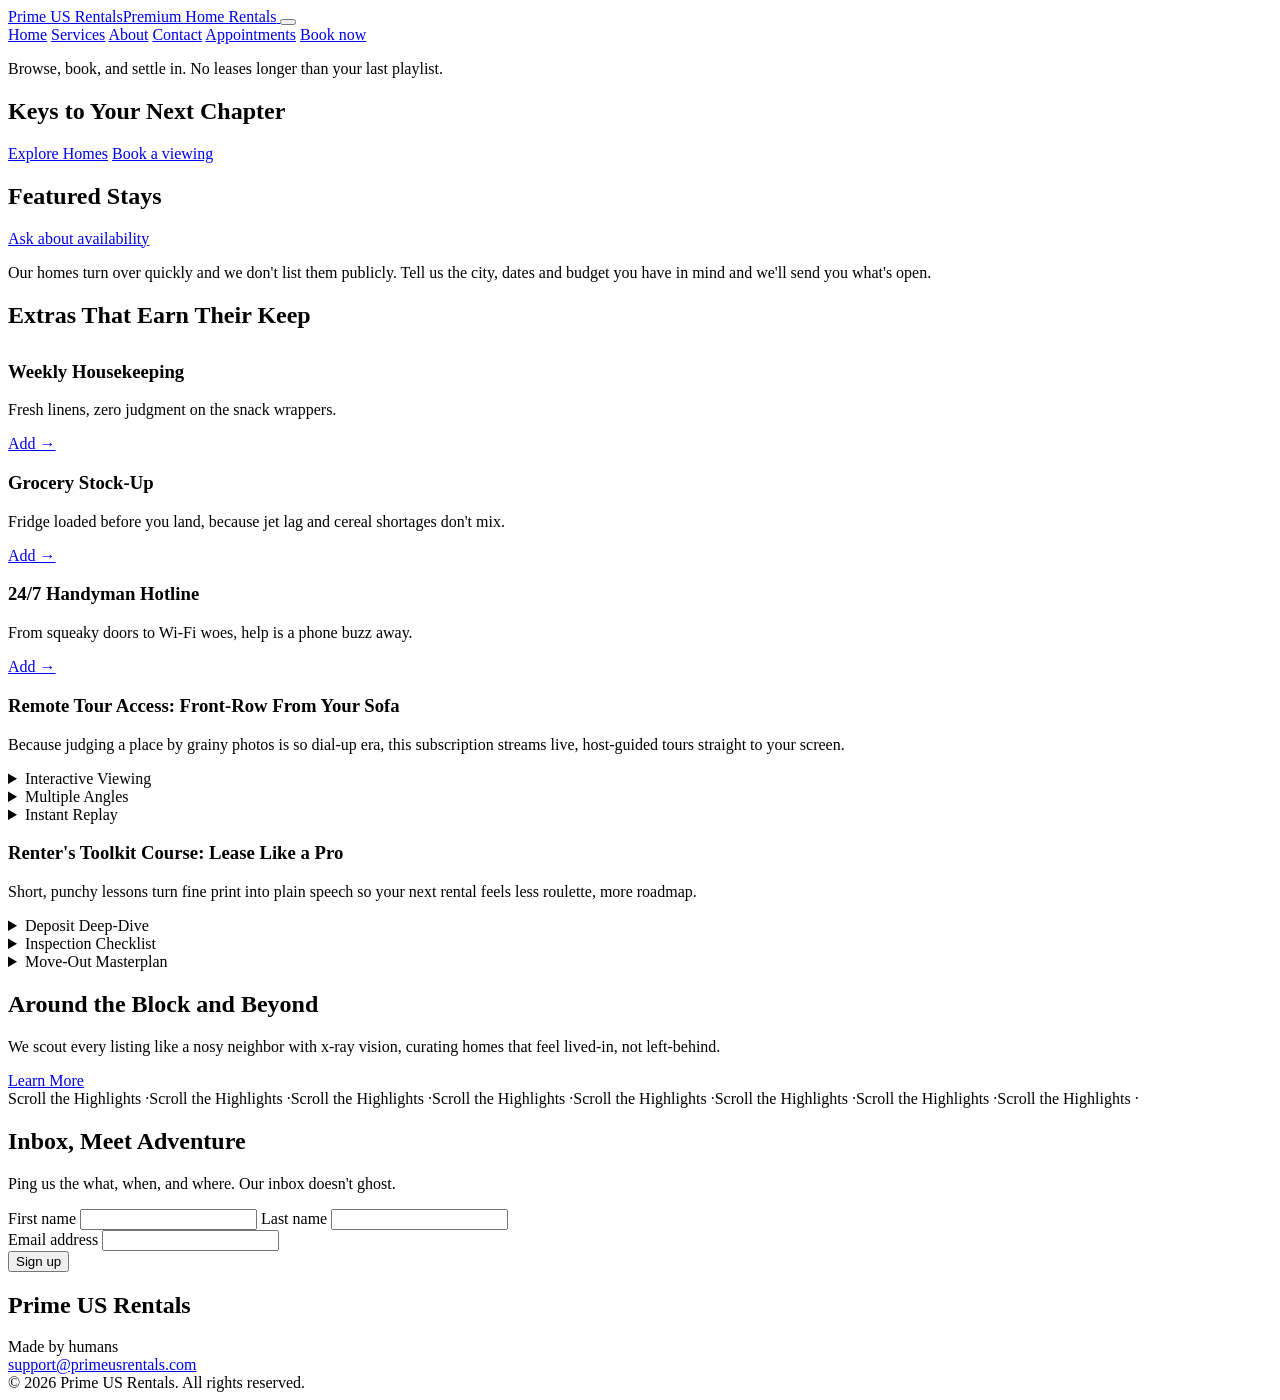
==== index.html @ 25e13297 "Create index.html" ====
<!DOCTYPE html>
<html lang="en">
<head>
<meta charset="utf-8">
<meta name="viewport" content="width=device-width, initial-scale=1">
<title>Prime US Rentals | Premium Home Rentals</title>
<meta name="description" content="Find your next chapter with Prime US Rentals. Discover flexible lease terms, expertly curated homes, remote guided tours, and exclusive resident support services.">
<link rel="icon" type="image/png" href="[data-uri]">
<meta property="og:site_name" content="Prime US Rentals">
<meta property="og:title" content="Prime US Rentals | Premium Home Rentals">
<meta property="og:description" content="Find your next chapter with Prime US Rentals. Discover flexible lease terms, expertly curated homes, remote guided tours, and exclusive resident support services.">
<meta property="og:image" content="https://primeusrentals.com/logo-mark.png">
<meta property="og:url" content="https://primeusrentals.com/">
<link rel="canonical" href="https://primeusrentals.com/">
<link rel="preconnect" href="https://fonts.googleapis.com">
<link rel="preconnect" href="https://fonts.gstatic.com" crossorigin>
<link href="https://fonts.googleapis.com/css2?family=Nunito+Sans:wght@400;700&family=Sansita:wght@700&display=swap" rel="stylesheet">
<link rel="stylesheet" href="styles.css">
</head>
<body>
<header class="site-header">
  <div class="wrap">
    <a class="brand" href="index.html">
      <span class="logo logo-sm" role="img" aria-label="Prime US Rentals"></span>
      <span><span class="name">Prime US Rentals</span><span class="tag">Premium Home Rentals</span></span>
    </a>
    <button class="nav-toggle" aria-label="Menu" aria-expanded="false" onclick="var n=document.getElementById('nav');n.classList.toggle('open');this.setAttribute('aria-expanded',n.classList.contains('open'))"><span></span><span></span><span></span></button>
    <nav class="nav" id="nav">
      <a href="index.html" aria-current="page">Home</a>
      <a href="services.html">Services</a>
      <a href="about.html">About</a>
      <a href="contact.html">Contact</a>
      <a href="appointments.html">Appointments</a>
      <a class="btn" href="appointments.html">Book now</a>
    </nav>
  </div>
</header>
<main>

<section class="section dark hero">
  <div class="wrap">
    <div>
      <p class="eyebrow">Browse, book, and settle in. No leases longer than your last playlist.</p>
      <h1>Keys to Your Next Chapter</h1>
      <div class="actions">
        <a class="btn taupe" href="contact.html">Explore Homes</a>
        <a class="btn outline" href="appointments.html">Book a viewing</a>
      </div>
    </div>
    <span class="logo logo-lg mark" role="img" aria-label=""></span>
  </div>
</section>

<section class="section light">
  <div class="wrap">
    <div class="section-head">
      <h2>Featured Stays</h2>
      <a class="btn" href="contact.html">Ask about availability</a>
    </div>
    <p class="muted">Our homes turn over quickly and we don't list them publicly. Tell us the city, dates and budget you have in mind and we'll send you what's open.</p>
  </div>
</section>

<section class="section light">
  <div class="wrap">
    <h2>Extras That Earn Their Keep</h2>
    <div class="grid-3" style="margin-top:32px">
      <div class="card">
        <h3>Weekly Housekeeping</h3>
        <p>Fresh linens, zero judgment on the snack wrappers.</p>
        <a href="services.html">Add →</a>
      </div>
      <div class="card">
        <h3>Grocery Stock-Up</h3>
        <p>Fridge loaded before you land, because jet lag and cereal shortages don't mix.</p>
        <a href="services.html">Add →</a>
      </div>
      <div class="card">
        <h3>24/7 Handyman Hotline</h3>
        <p>From squeaky doors to Wi-Fi woes, help is a phone buzz away.</p>
        <a href="services.html">Add →</a>
      </div>
    </div>
  </div>
</section>

<section class="section light">
  <div class="wrap">
    <div class="grid-2">
      <div>
        <h3>Remote Tour Access: Front-Row From Your Sofa</h3>
        <p>Because judging a place by grainy photos is so dial-up era, this subscription streams live, host-guided tours straight to your screen.</p>
        <details><summary>Interactive Viewing</summary><p>Pause, zoom, or ask the host to open that suspicious closet. Control is in your cursor.</p></details>
        <details><summary>Multiple Angles</summary><p>Fixed cams and mobile rigs tag-team to dodge blind spots and vertigo.</p></details>
        <details><summary>Instant Replay</summary><p>Need a second opinion? Rewatch for 72 hours and crowdsource from the group chat.</p></details>
      </div>
      <div>
        <h3>Renter's Toolkit Course: Lease Like a Pro</h3>
        <p>Short, punchy lessons turn fine print into plain speech so your next rental feels less roulette, more roadmap.</p>
        <details><summary>Deposit Deep-Dive</summary><p>Strategies to keep your cash from evaporating faster than your roommates on cleaning day.</p></details>
        <details><summary>Inspection Checklist</summary><p>Spot wear-and-tear before it spots your wallet.</p></details>
        <details><summary>Move-Out Masterplan</summary><p>Timelines and templates that swap last-minute chaos for smug efficiency.</p></details>
      </div>
    </div>
  </div>
</section>

<section class="section light">
  <div class="wrap">
    <div class="panel">
      <h2>Around the Block and Beyond</h2>
      <p>We scout every listing like a nosy neighbor with x-ray vision, curating homes that feel lived-in, not left-behind.</p>
      <a class="btn taupe" href="about.html">Learn More</a>
    </div>
  </div>
</section>

<div class="marquee bright" aria-hidden="true">
  <div class="track"><span>Scroll the Highlights ·</span><span>Scroll the Highlights ·</span><span>Scroll the Highlights ·</span><span>Scroll the Highlights ·</span><span>Scroll the Highlights ·</span><span>Scroll the Highlights ·</span><span>Scroll the Highlights ·</span><span>Scroll the Highlights ·</span></div>
</div>

<section class="section light">
  <div class="wrap">
    <div class="grid-2">
      <div>
        <h2>Inbox, Meet Adventure</h2>
        <p>Ping us the what, when, and where. Our inbox doesn't ghost.</p>
      </div>
      <form action="https://formspree.io/f/YOUR_FORM_ID" method="POST">
        <input type="hidden" name="form" value="newsletter">
        <div class="row">
          <label>First name <input type="text" name="first_name" autocomplete="given-name"></label>
          <label>Last name <input type="text" name="last_name" autocomplete="family-name"></label>
        </div>
        <label>Email address <input type="email" name="email" required autocomplete="email"></label>
        <div><button class="btn" type="submit">Sign up</button></div>
      </form>
    </div>
  </div>
</section>
</main>
<footer class="site-footer">
  <div class="wrap">
    <div>
      <h2>Prime US Rentals</h2>
      <div class="made">Made by humans</div>
    </div>
    <a class="email" href="mailto:support@primeusrentals.com">support@primeusrentals.com</a>
    <div class="legal">&copy; <span id="y"></span> Prime US Rentals. All rights reserved.</div>
  </div>
</footer>
<script>document.getElementById('y').textContent=new Date().getFullYear();</script>
</body>
</html>
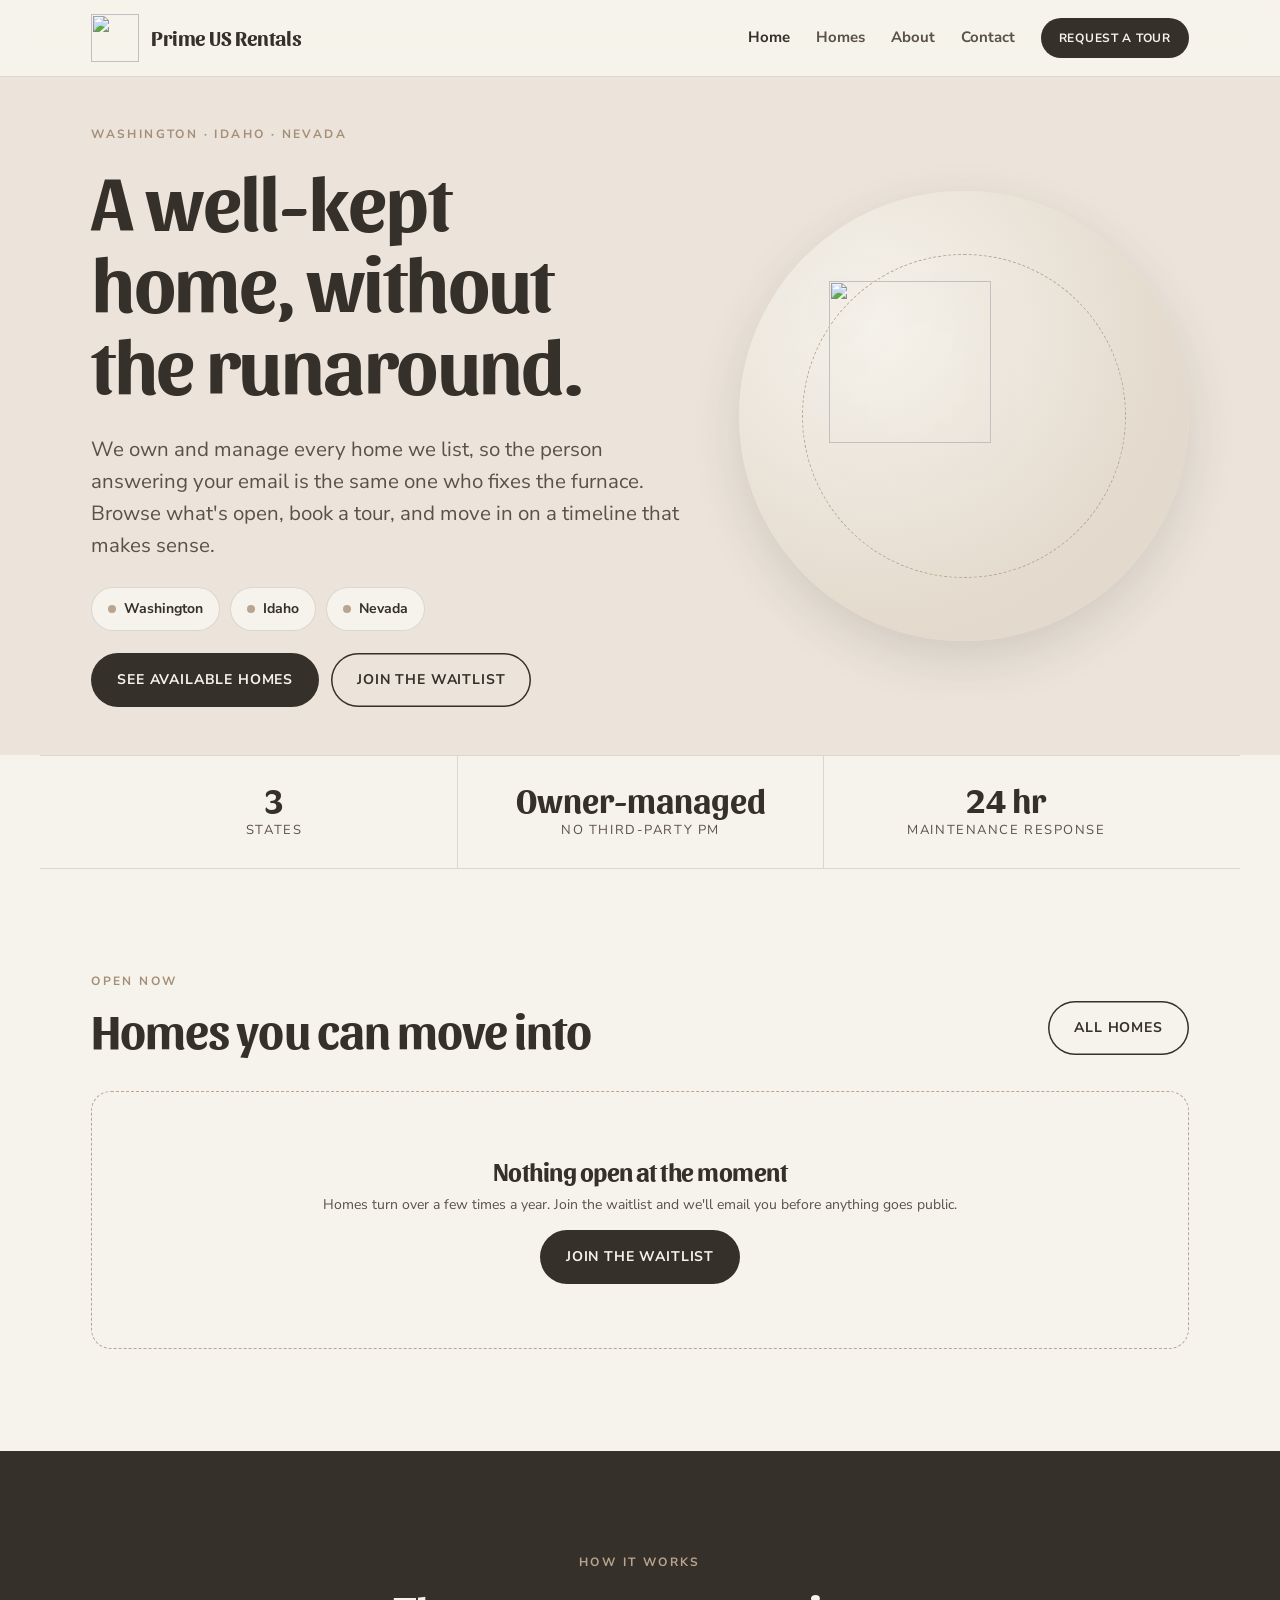
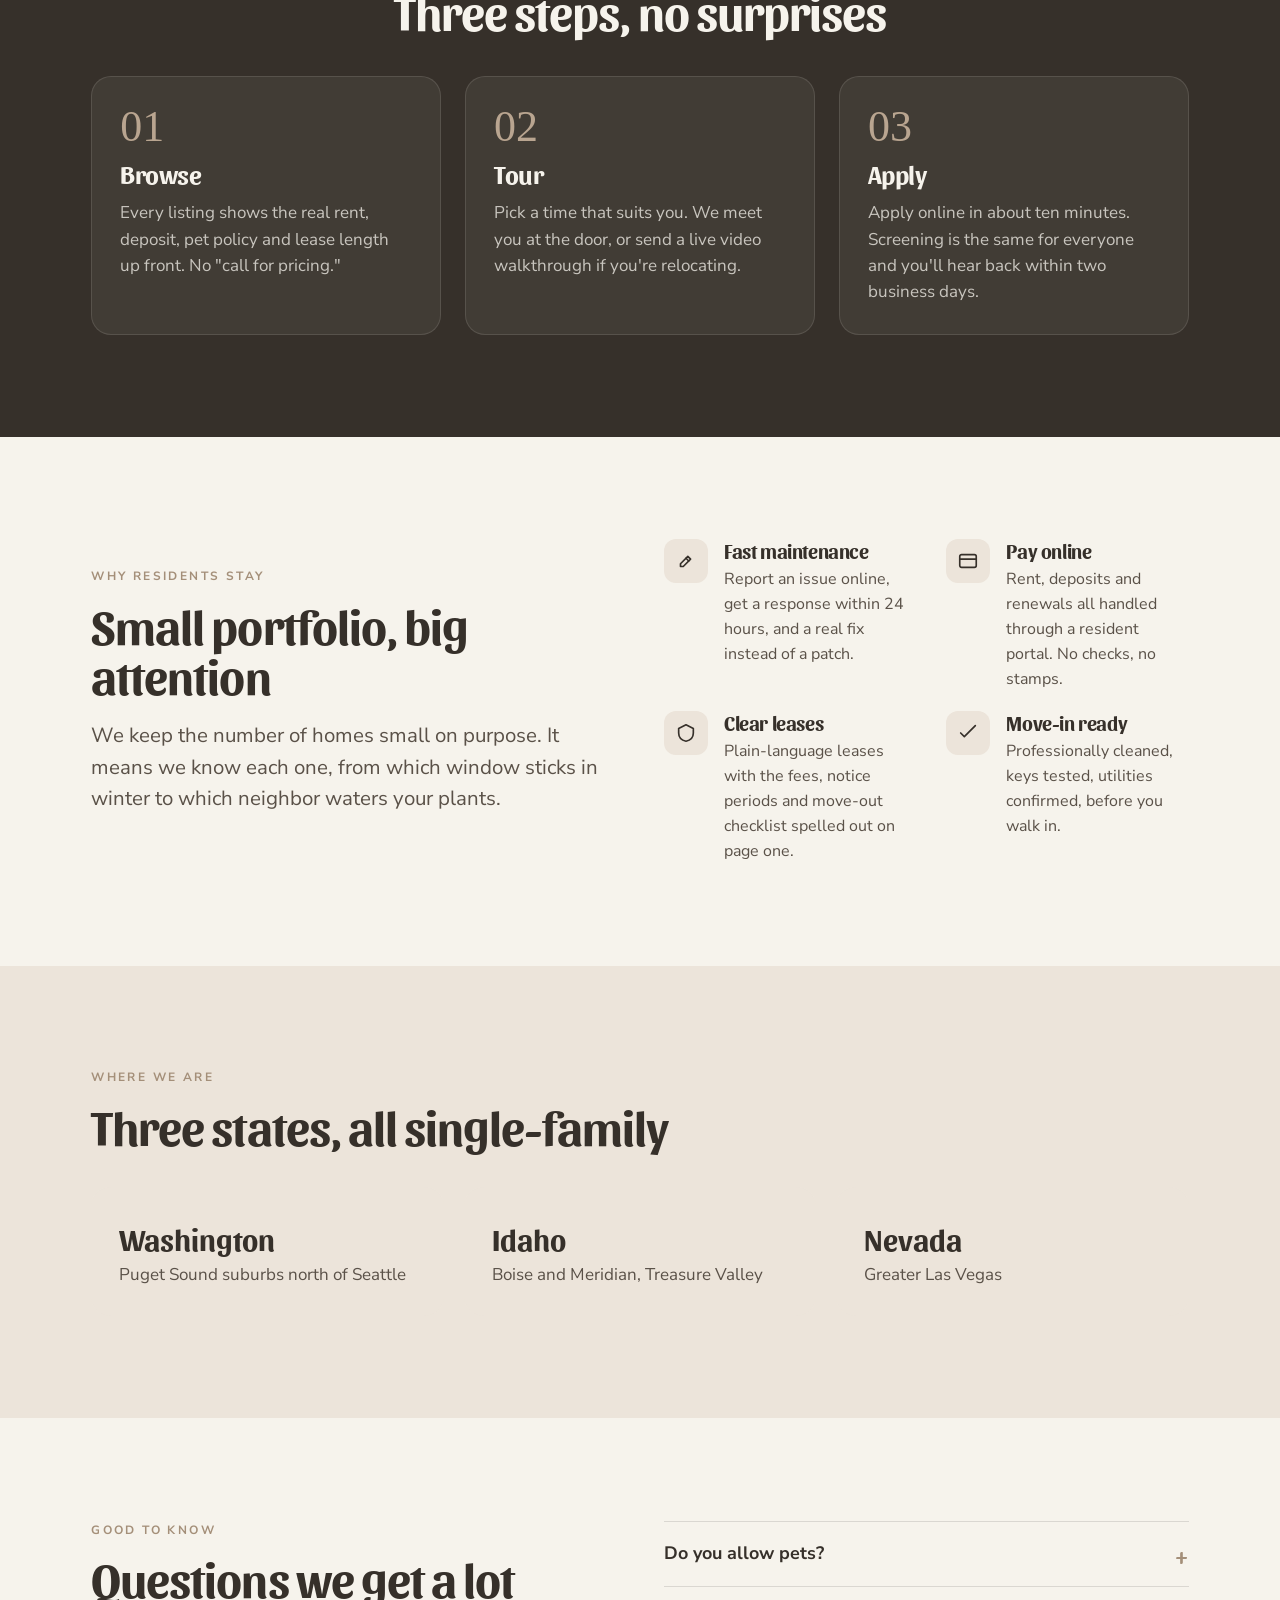
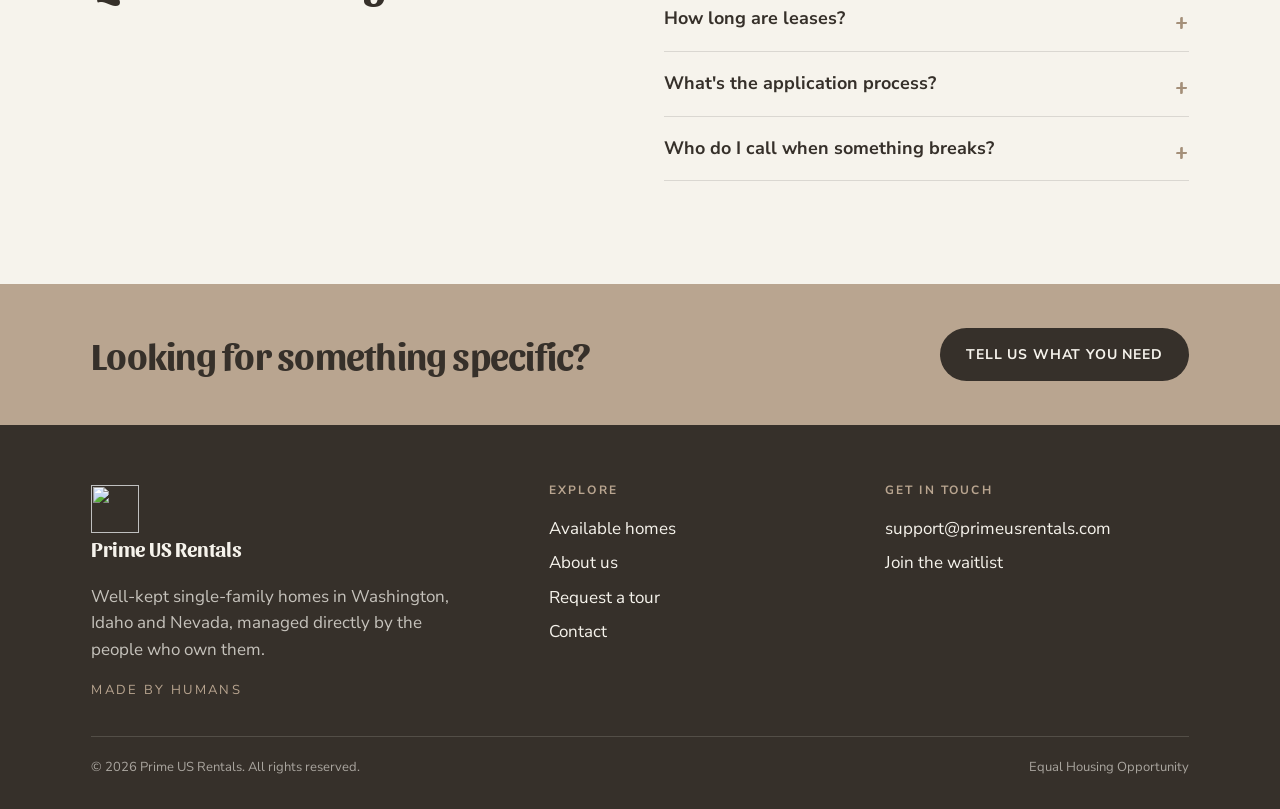
==== commit ce5f1f83: "Update index.html" ====
--- a/index.html
+++ b/index.html
@@ -3,14 +3,13 @@
 <head>
 <meta charset="utf-8">
 <meta name="viewport" content="width=device-width, initial-scale=1">
-<title>Prime US Rentals | Premium Home Rentals</title>
-<meta name="description" content="Find your next chapter with Prime US Rentals. Discover flexible lease terms, expertly curated homes, remote guided tours, and exclusive resident support services.">
+<title>Prime US Rentals | Homes for rent in Washington, Idaho and Nevada</title>
+<meta name="description" content="Single-family homes for rent in Washington, Idaho and Nevada, managed directly by the owners. Browse what's open, request a tour, apply online.">
 <link rel="icon" type="image/png" href="[data-uri]">
 <meta property="og:site_name" content="Prime US Rentals">
-<meta property="og:title" content="Prime US Rentals | Premium Home Rentals">
-<meta property="og:description" content="Find your next chapter with Prime US Rentals. Discover flexible lease terms, expertly curated homes, remote guided tours, and exclusive resident support services.">
+<meta property="og:title" content="Prime US Rentals | Homes for rent in Washington, Idaho and Nevada">
+<meta property="og:description" content="Single-family homes for rent in Washington, Idaho and Nevada, managed directly by the owners. Browse what's open, request a tour, apply online.">
 <meta property="og:image" content="https://primeusrentals.com/logo-mark.png">
-<meta property="og:url" content="https://primeusrentals.com/">
 <link rel="canonical" href="https://primeusrentals.com/">
 <link rel="preconnect" href="https://fonts.googleapis.com">
 <link rel="preconnect" href="https://fonts.gstatic.com" crossorigin>
@@ -20,133 +19,166 @@
 <body>
 <header class="site-header">
   <div class="wrap">
-    <a class="brand" href="index.html">
-      <span class="logo logo-sm" role="img" aria-label="Prime US Rentals"></span>
-      <span><span class="name">Prime US Rentals</span><span class="tag">Premium Home Rentals</span></span>
-    </a>
+    <a class="brand" href="index.html"><img src="logo-mark-160.png" alt="" width="48" height="48"><b>Prime US Rentals</b></a>
     <button class="nav-toggle" aria-label="Menu" aria-expanded="false" onclick="var n=document.getElementById('nav');n.classList.toggle('open');this.setAttribute('aria-expanded',n.classList.contains('open'))"><span></span><span></span><span></span></button>
     <nav class="nav" id="nav">
       <a href="index.html" aria-current="page">Home</a>
-      <a href="services.html">Services</a>
+      <a href="listings.html">Homes</a>
       <a href="about.html">About</a>
       <a href="contact.html">Contact</a>
-      <a href="appointments.html">Appointments</a>
-      <a class="btn" href="appointments.html">Book now</a>
+      <a class="btn sm" href="contact.html#tour">Request a tour</a>
     </nav>
   </div>
 </header>
 <main>
 
-<section class="section dark hero">
+<section class="hero">
   <div class="wrap">
     <div>
-      <p class="eyebrow">Browse, book, and settle in. No leases longer than your last playlist.</p>
-      <h1>Keys to Your Next Chapter</h1>
+      <div class="eyebrow">Washington &middot; Idaho &middot; Nevada</div>
+      <h1>A well-kept home, without the runaround.</h1>
+      <p class="lede">We own and manage every home we list, so the person answering your email is the same one who fixes the furnace. Browse what's open, book a tour, and move in on a timeline that makes sense.</p>
+      <div class="chips">
+        <a class="chip" href="listings.html#WA"><i></i>Washington</a>
+        <a class="chip" href="listings.html#ID"><i></i>Idaho</a>
+        <a class="chip" href="listings.html#NV"><i></i>Nevada</a>
+      </div>
       <div class="actions">
-        <a class="btn taupe" href="contact.html">Explore Homes</a>
-        <a class="btn outline" href="appointments.html">Book a viewing</a>
+        <a class="btn" href="listings.html">See available homes</a>
+        <a class="btn ghost" href="contact.html#waitlist">Join the waitlist</a>
       </div>
     </div>
-    <span class="logo logo-lg mark" role="img" aria-label=""></span>
+    <div class="hero-art"><div class="ring"></div><div class="ring2"></div><img src="logo-mark.png" alt="" width="512" height="512"></div>
   </div>
 </section>
 
-<section class="section light">
+<div class="stats wrap">
+  <div><b>3</b><span>States</span></div>
+  <div><b>Owner-managed</b><span>No third-party PM</span></div>
+  <div><b>24 hr</b><span>Maintenance response</span></div>
+</div>
+
+<section class="section" id="listings-wrap">
   <div class="wrap">
-    <div class="section-head">
-      <h2>Featured Stays</h2>
-      <a class="btn" href="contact.html">Ask about availability</a>
+    <div class="head">
+      <div><div class="eyebrow">Open now</div><h2>Homes you can move into</h2></div>
+      <a class="btn ghost" href="listings.html">All homes</a>
     </div>
-    <p class="muted">Our homes turn over quickly and we don't list them publicly. Tell us the city, dates and budget you have in mind and we'll send you what's open.</p>
+    <div class="grid" id="grid"></div>
+    <div class="empty" id="empty" style="display:none"><h3>Nothing open at the moment</h3><p class="note">Homes turn over a few times a year. Join the waitlist and we'll email you before anything goes public.</p><a class="btn" href="contact.html#waitlist">Join the waitlist</a></div>
   </div>
 </section>
 
-<section class="section light">
+<section class="section ink">
   <div class="wrap">
-    <h2>Extras That Earn Their Keep</h2>
-    <div class="grid-3" style="margin-top:32px">
-      <div class="card">
-        <h3>Weekly Housekeeping</h3>
-        <p>Fresh linens, zero judgment on the snack wrappers.</p>
-        <a href="services.html">Add →</a>
+    <div class="center" style="margin-bottom:40px"><div class="eyebrow">How it works</div><h2>Three steps, no surprises</h2></div>
+    <div class="steps">
+      <div class="step"><h3>Browse</h3><p>Every listing shows the real rent, deposit, pet policy and lease length up front. No "call for pricing."</p></div>
+      <div class="step"><h3>Tour</h3><p>Pick a time that suits you. We meet you at the door, or send a live video walkthrough if you're relocating.</p></div>
+      <div class="step"><h3>Apply</h3><p>Apply online in about ten minutes. Screening is the same for everyone and you'll hear back within two business days.</p></div>
+    </div>
+  </div>
+</section>
+
+<section class="section">
+  <div class="wrap">
+    <div class="split">
+      <div>
+        <div class="eyebrow">Why residents stay</div>
+        <h2>Small portfolio, big attention</h2>
+        <p class="lede">We keep the number of homes small on purpose. It means we know each one, from which window sticks in winter to which neighbor waters your plants.</p>
       </div>
-      <div class="card">
-        <h3>Grocery Stock-Up</h3>
-        <p>Fridge loaded before you land, because jet lag and cereal shortages don't mix.</p>
-        <a href="services.html">Add →</a>
-      </div>
-      <div class="card">
-        <h3>24/7 Handyman Hotline</h3>
-        <p>From squeaky doors to Wi-Fi woes, help is a phone buzz away.</p>
-        <a href="services.html">Add →</a>
+      <div class="features">
+        <div class="feature"><div class="ic"><svg viewBox="0 0 24 24"><path d="M14 7l3 3-8 8H6v-3z"/><path d="M12 9l3 3"/></svg></div><div><h3>Fast maintenance</h3><p>Report an issue online, get a response within 24 hours, and a real fix instead of a patch.</p></div></div>
+        <div class="feature"><div class="ic"><svg viewBox="0 0 24 24"><rect x="3" y="5" width="18" height="14" rx="2"/><path d="M3 10h18"/></svg></div><div><h3>Pay online</h3><p>Rent, deposits and renewals all handled through a resident portal. No checks, no stamps.</p></div></div>
+        <div class="feature"><div class="ic"><svg viewBox="0 0 24 24"><path d="M12 3l8 4v5c0 5-3.5 8-8 9-4.5-1-8-4-8-9V7z"/></svg></div><div><h3>Clear leases</h3><p>Plain-language leases with the fees, notice periods and move-out checklist spelled out on page one.</p></div></div>
+        <div class="feature"><div class="ic"><svg viewBox="0 0 24 24"><path d="M4 12l4 4 12-12"/></svg></div><div><h3>Move-in ready</h3><p>Professionally cleaned, keys tested, utilities confirmed, before you walk in.</p></div></div>
       </div>
     </div>
   </div>
 </section>
 
-<section class="section light">
+<section class="section sand">
   <div class="wrap">
-    <div class="grid-2">
+    <div class="head"><div><div class="eyebrow">Where we are</div><h2>Three states, all single-family</h2></div></div>
+    <div class="areas">
+      <a class="area" href="listings.html#WA"><b>Washington</b><span>Puget Sound suburbs north of Seattle</span></a>
+      <a class="area" href="listings.html#ID"><b>Idaho</b><span>Boise and Meridian, Treasure Valley</span></a>
+      <a class="area" href="listings.html#NV"><b>Nevada</b><span>Greater Las Vegas</span></a>
+    </div>
+  </div>
+</section>
+
+<section class="section">
+  <div class="wrap">
+    <div class="split" style="align-items:start">
+      <div><div class="eyebrow">Good to know</div><h2>Questions we get a lot</h2></div>
       <div>
-        <h3>Remote Tour Access: Front-Row From Your Sofa</h3>
-        <p>Because judging a place by grainy photos is so dial-up era, this subscription streams live, host-guided tours straight to your screen.</p>
-        <details><summary>Interactive Viewing</summary><p>Pause, zoom, or ask the host to open that suspicious closet. Control is in your cursor.</p></details>
-        <details><summary>Multiple Angles</summary><p>Fixed cams and mobile rigs tag-team to dodge blind spots and vertigo.</p></details>
-        <details><summary>Instant Replay</summary><p>Need a second opinion? Rewatch for 72 hours and crowdsource from the group chat.</p></details>
-      </div>
-      <div>
-        <h3>Renter's Toolkit Course: Lease Like a Pro</h3>
-        <p>Short, punchy lessons turn fine print into plain speech so your next rental feels less roulette, more roadmap.</p>
-        <details><summary>Deposit Deep-Dive</summary><p>Strategies to keep your cash from evaporating faster than your roommates on cleaning day.</p></details>
-        <details><summary>Inspection Checklist</summary><p>Spot wear-and-tear before it spots your wallet.</p></details>
-        <details><summary>Move-Out Masterplan</summary><p>Timelines and templates that swap last-minute chaos for smug efficiency.</p></details>
+        <details><summary>Do you allow pets?</summary><p>Most homes, yes, with a pet deposit and a short pet profile. Each listing says what's allowed.</p></details>
+        <details><summary>How long are leases?</summary><p>Twelve months is standard. Some homes offer month-to-month after the first year.</p></details>
+        <details><summary>What's the application process?</summary><p>Online application, credit and background check, and income verification. Every applicant is screened the same way, and we respond within two business days.</p></details>
+        <details><summary>Who do I call when something breaks?</summary><p>Us. There's no third-party property manager. Submit a request online or email support@primeusrentals.com and you'll hear back within 24 hours.</p></details>
       </div>
     </div>
   </div>
 </section>
 
-<section class="section light">
+<div class="cta-band">
   <div class="wrap">
-    <div class="panel">
-      <h2>Around the Block and Beyond</h2>
-      <p>We scout every listing like a nosy neighbor with x-ray vision, curating homes that feel lived-in, not left-behind.</p>
-      <a class="btn taupe" href="about.html">Learn More</a>
-    </div>
+    <h2>Looking for something specific?</h2>
+    <a class="btn" href="contact.html#waitlist">Tell us what you need</a>
   </div>
-</section>
-
-<div class="marquee bright" aria-hidden="true">
-  <div class="track"><span>Scroll the Highlights ·</span><span>Scroll the Highlights ·</span><span>Scroll the Highlights ·</span><span>Scroll the Highlights ·</span><span>Scroll the Highlights ·</span><span>Scroll the Highlights ·</span><span>Scroll the Highlights ·</span><span>Scroll the Highlights ·</span></div>
 </div>
-
-<section class="section light">
-  <div class="wrap">
-    <div class="grid-2">
-      <div>
-        <h2>Inbox, Meet Adventure</h2>
-        <p>Ping us the what, when, and where. Our inbox doesn't ghost.</p>
-      </div>
-      <form action="https://formspree.io/f/YOUR_FORM_ID" method="POST">
-        <input type="hidden" name="form" value="newsletter">
-        <div class="row">
-          <label>First name <input type="text" name="first_name" autocomplete="given-name"></label>
-          <label>Last name <input type="text" name="last_name" autocomplete="family-name"></label>
-        </div>
-        <label>Email address <input type="email" name="email" required autocomplete="email"></label>
-        <div><button class="btn" type="submit">Sign up</button></div>
-      </form>
-    </div>
-  </div>
-</section>
+<script src="listings.js"></script><script>
+(function(){
+  var grid=document.getElementById('grid'), empty=document.getElementById('empty'), wrap=document.getElementById('listings-wrap');
+  if(!grid) return;
+  var HOUSE='<svg viewBox="0 0 64 64" fill="none" stroke="#36302A" stroke-width="2.5" stroke-linecap="round" stroke-linejoin="round"><path d="M10 30 32 12l22 18"/><path d="M16 27v25h32V27"/><path d="M27 52V38h10v14"/></svg>';
+  var money=function(n){return '$'+Number(n).toLocaleString('en-US');};
+  var label={available:'Available',soon:'Coming soon',leased:'Leased'};
+  function card(l){
+    var photo=l.photo?'<img src="'+l.photo+'" alt="'+l.title+'">':HOUSE;
+    var badge='<span class="badge '+(l.status==='available'?'now':l.status==='soon'?'soon':'')+'">'+(label[l.status]||'')+(l.available?' \u00b7 '+l.available:'')+'</span>';
+    var specs='<span>'+l.beds+' bd</span><span>'+l.baths+' ba</span>'+(l.sqft?'<span>'+Number(l.sqft).toLocaleString('en-US')+' sq ft</span>':'');
+    var apply=l.apply?'<a class="btn sm" href="'+l.apply+'" target="_blank" rel="noopener">Apply</a>':'';
+    return '<article class="card"><div class="photo">'+photo+badge+'</div><div class="body"><div class="where">'+l.city+', '+l.state+'</div><h3>'+l.title+'</h3><div class="specs">'+specs+'</div>'+(l.blurb?'<p class="note" style="margin:0">'+l.blurb+'</p>':'')+'<div class="rent">'+money(l.rent)+' <small>/ month</small></div><div class="cta">'+apply+'<a class="btn sm ghost" href="contact.html#tour">Request a tour</a></div></div></article>';
+  }
+  function render(state){
+    var list=(window.LISTINGS||[]).filter(function(l){return l.status!=='leased' && (state==='ALL'||l.state===state);});
+    if(true) list=list.slice(0,3);
+    grid.innerHTML=list.map(card).join('');
+    if(empty) empty.style.display=list.length?'none':'';
+  }
+  var f=document.querySelectorAll('.filters button');
+  f.forEach(function(b){b.addEventListener('click',function(){f.forEach(function(x){x.setAttribute('aria-pressed','false');});b.setAttribute('aria-pressed','true');render(b.dataset.state);});});
+  var initial=(location.hash||'#ALL').slice(1).toUpperCase(); if(['WA','ID','NV'].indexOf(initial)<0) initial='ALL';
+  f.forEach(function(b){b.setAttribute('aria-pressed', b.dataset.state===initial?'true':'false');});
+  render(initial);
+})();
+</script>
 </main>
 <footer class="site-footer">
   <div class="wrap">
-    <div>
-      <h2>Prime US Rentals</h2>
-      <div class="made">Made by humans</div>
+    <div class="cols">
+      <div>
+        <a class="brand" href="index.html"><img src="logo-mark-160.png" alt="" width="48" height="48"><b>Prime US Rentals</b></a>
+        <p style="margin-top:14px;max-width:38ch;color:rgba(246,243,236,.75)">Well-kept single-family homes in Washington, Idaho and Nevada, managed directly by the people who own them.</p>
+        <div class="made">Made by humans</div>
+      </div>
+      <div>
+        <h4>Explore</h4>
+        <a href="listings.html">Available homes</a>
+        <a href="about.html">About us</a>
+        <a href="contact.html#tour">Request a tour</a>
+        <a href="contact.html">Contact</a>
+      </div>
+      <div>
+        <h4>Get in touch</h4>
+        <a href="mailto:support@primeusrentals.com">support@primeusrentals.com</a>
+        <a href="contact.html#waitlist">Join the waitlist</a>
+      </div>
     </div>
-    <a class="email" href="mailto:support@primeusrentals.com">support@primeusrentals.com</a>
-    <div class="legal">&copy; <span id="y"></span> Prime US Rentals. All rights reserved.</div>
+    <div class="legal"><span>&copy; <span id="y"></span> Prime US Rentals. All rights reserved.</span><span>Equal Housing Opportunity</span></div>
   </div>
 </footer>
 <script>document.getElementById('y').textContent=new Date().getFullYear();</script>
--- a/styles.css
+++ b/styles.css
@@ -0,0 +1,190 @@
+/* Prime US Rentals */
+:root {
+  --sand: #ECE4DA;
+  --sand-2: #E3D9CC;
+  --cream: #F6F3EC;
+  --ink: #36302A;
+  --ink-2: #5A5148;
+  --taupe: #B9A590;
+  --taupe-2: #A48F79;
+  --line: rgba(54,48,42,.14);
+  --shadow: 0 18px 50px rgba(54,48,42,.14);
+  --r: 20px;
+  --pad: clamp(20px, 4vw, 56px);
+  --maxw: 1200px;
+}
+* { box-sizing: border-box; }
+html { scroll-behavior: smooth; }
+body { margin: 0; background: var(--cream); color: var(--ink); font: 17px/1.55 "Nunito Sans", system-ui, sans-serif; -webkit-font-smoothing: antialiased; }
+h1, h2, h3 { font-family: "Sansita", Georgia, serif; font-weight: 700; letter-spacing: -0.02em; line-height: 1.05; margin: 0 0 .4em; }
+h1 { font-size: clamp(42px, 6.4vw, 78px); }
+h2 { font-size: clamp(30px, 4vw, 48px); }
+h3 { font-size: clamp(21px, 2vw, 26px); line-height: 1.2; }
+p { margin: 0 0 1em; }
+a { color: inherit; }
+img { max-width: 100%; display: block; }
+.wrap { max-width: var(--maxw); margin: 0 auto; padding: 0 var(--pad); }
+.section { padding: clamp(56px, 8vw, 112px) 0; }
+.section.sand { background: var(--sand); }
+.section.ink { background: var(--ink); color: var(--cream); }
+.eyebrow { font-size: 12px; letter-spacing: .2em; text-transform: uppercase; color: var(--taupe-2); margin-bottom: 14px; font-weight: 700; }
+.ink .eyebrow { color: var(--taupe); }
+.lede { font-size: clamp(18px, 1.6vw, 21px); color: var(--ink-2); max-width: 58ch; }
+.ink .lede { color: rgba(246,243,236,.8); }
+.center { text-align: center; }
+.center .lede { margin-left: auto; margin-right: auto; }
+
+/* Buttons */
+.btn { display: inline-flex; align-items: center; gap: 10px; font-size: 14px; font-weight: 700; letter-spacing: .06em; text-transform: uppercase; text-decoration: none; padding: 16px 26px; border-radius: 999px; background: var(--ink); color: var(--cream); border: 0; cursor: pointer; transition: transform .15s, box-shadow .15s; }
+.btn:hover { transform: translateY(-2px); box-shadow: 0 10px 24px rgba(54,48,42,.2); }
+.btn.taupe { background: var(--taupe); color: var(--ink); }
+.btn.ghost { background: transparent; box-shadow: inset 0 0 0 1.5px currentColor; color: inherit; }
+.btn.ghost:hover { box-shadow: inset 0 0 0 1.5px currentColor, 0 10px 24px rgba(54,48,42,.12); }
+.btn.sm { padding: 11px 18px; font-size: 12px; }
+
+/* Header */
+.site-header { position: sticky; top: 0; z-index: 30; background: rgba(246,243,236,.85); backdrop-filter: blur(12px); border-bottom: 1px solid var(--line); }
+.site-header .wrap { display: flex; align-items: center; justify-content: space-between; gap: 20px; height: 76px; }
+.brand { display: flex; align-items: center; gap: 12px; text-decoration: none; }
+.brand img { width: 48px; height: 48px; }
+.brand b { font-family: "Sansita", Georgia, serif; font-size: 21px; letter-spacing: -0.01em; }
+.nav { display: flex; align-items: center; gap: 26px; }
+.nav a { text-decoration: none; font-size: 15px; font-weight: 700; color: var(--ink-2); }
+.nav a[aria-current="page"], .nav a:hover { color: var(--ink); }
+.nav .btn { color: var(--cream); }
+.nav-toggle { display: none; background: none; border: 0; padding: 8px; cursor: pointer; }
+.nav-toggle span { display: block; width: 24px; height: 2px; background: var(--ink); margin: 5px 0; }
+@media (max-width: 860px) {
+  .nav-toggle { display: block; }
+  .nav { display: none; position: absolute; top: 76px; left: 0; right: 0; flex-direction: column; align-items: stretch; gap: 0; background: var(--cream); border-bottom: 1px solid var(--line); padding: 8px var(--pad) 20px; }
+  .nav.open { display: flex; }
+  .nav a { padding: 12px 0; font-size: 17px; }
+  .nav .btn { margin-top: 8px; justify-content: center; }
+}
+
+/* Hero */
+.hero { background: var(--sand); overflow: hidden; position: relative; }
+.hero .wrap { display: grid; grid-template-columns: 1.15fr .85fr; gap: 40px; align-items: center; min-height: 560px; padding-top: 48px; padding-bottom: 48px; }
+.hero h1 { max-width: 12ch; }
+.hero-art { position: relative; aspect-ratio: 1; }
+.hero-art .ring { position: absolute; inset: 0; border-radius: 50%; background: radial-gradient(circle at 30% 30%, var(--cream), var(--sand-2) 70%); box-shadow: var(--shadow); }
+.hero-art .ring2 { position: absolute; inset: 14%; border-radius: 50%; border: 1.5px dashed var(--taupe); animation: spin 60s linear infinite; }
+.hero-art img { position: absolute; inset: 20%; width: 60%; height: 60%; filter: drop-shadow(0 16px 30px rgba(54,48,42,.18)); }
+@keyframes spin { to { transform: rotate(360deg); } }
+@media (prefers-reduced-motion: reduce) { .hero-art .ring2 { animation: none; } }
+.chips { display: flex; flex-wrap: wrap; gap: 10px; margin: 26px 0 8px; }
+.chip { display: inline-flex; align-items: center; gap: 8px; padding: 10px 16px; border-radius: 999px; background: var(--cream); border: 1px solid var(--line); text-decoration: none; font-weight: 700; font-size: 14px; }
+.chip:hover { border-color: var(--ink); }
+.chip i { width: 8px; height: 8px; border-radius: 50%; background: var(--taupe); }
+.hero .actions { display: flex; gap: 12px; flex-wrap: wrap; margin-top: 22px; }
+@media (max-width: 860px) { .hero .wrap { grid-template-columns: 1fr; min-height: 0; } .hero-art { width: min(300px, 70vw); margin: 0 auto; order: -1; } }
+
+/* Stats band */
+.stats { display: grid; grid-template-columns: repeat(3, 1fr); border-top: 1px solid var(--line); border-bottom: 1px solid var(--line); }
+.stats div { padding: 26px var(--pad); text-align: center; }
+.stats div + div { border-left: 1px solid var(--line); }
+.stats b { display: block; font-family: "Sansita", Georgia, serif; font-size: 34px; line-height: 1; }
+.stats span { font-size: 13px; letter-spacing: .12em; text-transform: uppercase; color: var(--ink-2); }
+@media (max-width: 600px) { .stats { grid-template-columns: 1fr; } .stats div + div { border-left: 0; border-top: 1px solid var(--line); } }
+
+/* Section heads */
+.head { display: flex; align-items: end; justify-content: space-between; gap: 20px; flex-wrap: wrap; margin-bottom: 36px; }
+.head h2 { margin: 0; }
+
+/* Listings */
+.filters { display: flex; gap: 8px; flex-wrap: wrap; margin-bottom: 28px; }
+.filters button { font: inherit; font-size: 14px; font-weight: 700; padding: 9px 16px; border-radius: 999px; border: 1px solid var(--line); background: var(--cream); cursor: pointer; }
+.filters button[aria-pressed="true"] { background: var(--ink); color: var(--cream); border-color: var(--ink); }
+.grid { display: grid; grid-template-columns: repeat(3, 1fr); gap: 24px; }
+@media (max-width: 960px) { .grid { grid-template-columns: repeat(2, 1fr); } }
+@media (max-width: 600px) { .grid { grid-template-columns: 1fr; } }
+.card { background: #fff; border-radius: var(--r); overflow: hidden; box-shadow: 0 2px 0 var(--line); display: flex; flex-direction: column; transition: transform .2s, box-shadow .2s; }
+.card:hover { transform: translateY(-4px); box-shadow: var(--shadow); }
+.card .photo { aspect-ratio: 4/3; background: linear-gradient(135deg, var(--sand) 0%, var(--sand-2) 60%, var(--taupe) 140%); position: relative; display: grid; place-items: center; overflow: hidden; }
+.card .photo img { width: 100%; height: 100%; object-fit: cover; }
+.card .photo svg { width: 38%; opacity: .55; }
+.badge { position: absolute; top: 14px; left: 14px; font-size: 11px; font-weight: 700; letter-spacing: .12em; text-transform: uppercase; padding: 6px 10px; border-radius: 999px; background: var(--cream); color: var(--ink); }
+.badge.now { background: var(--ink); color: var(--cream); }
+.badge.soon { background: var(--taupe); }
+.card .body { padding: 20px 22px 22px; display: flex; flex-direction: column; gap: 8px; flex: 1; }
+.card .where { font-size: 13px; letter-spacing: .1em; text-transform: uppercase; color: var(--taupe-2); font-weight: 700; }
+.card h3 { margin: 0; font-size: 22px; }
+.card .specs { display: flex; gap: 14px; color: var(--ink-2); font-size: 14px; }
+.card .rent { font-family: "Sansita", Georgia, serif; font-size: 24px; margin-top: auto; padding-top: 10px; }
+.card .rent small { font-family: "Nunito Sans", sans-serif; font-size: 13px; color: var(--ink-2); }
+.card .cta { display: flex; gap: 8px; margin-top: 12px; }
+.empty { border: 1.5px dashed var(--taupe); border-radius: var(--r); padding: clamp(32px, 5vw, 64px); text-align: center; }
+.empty h3 { margin-bottom: 8px; }
+
+/* Steps */
+.steps { display: grid; grid-template-columns: repeat(3, 1fr); gap: 24px; counter-reset: step; }
+@media (max-width: 860px) { .steps { grid-template-columns: 1fr; } }
+.step { background: var(--cream); border-radius: var(--r); padding: 28px; position: relative; }
+.ink .step { background: rgba(246,243,236,.06); border: 1px solid rgba(246,243,236,.12); }
+.step::before { counter-increment: step; content: counter(step, decimal-leading-zero); font-family: "Sansita", Georgia, serif; font-size: 44px; color: var(--taupe); display: block; margin-bottom: 10px; line-height: 1; }
+.step p { margin: 0; color: var(--ink-2); }
+.ink .step p { color: rgba(246,243,236,.75); }
+
+/* Feature list */
+.features { display: grid; grid-template-columns: repeat(2, 1fr); gap: 20px 40px; }
+@media (max-width: 700px) { .features { grid-template-columns: 1fr; } }
+.feature { display: grid; grid-template-columns: 44px 1fr; gap: 16px; align-items: start; }
+.feature .ic { width: 44px; height: 44px; border-radius: 12px; background: var(--sand); display: grid; place-items: center; }
+.feature .ic svg { width: 22px; height: 22px; stroke: var(--ink); fill: none; stroke-width: 1.8; stroke-linecap: round; stroke-linejoin: round; }
+.feature h3 { font-size: 20px; margin-bottom: 4px; }
+.feature p { margin: 0; color: var(--ink-2); font-size: 16px; }
+
+/* Areas */
+.areas { display: grid; grid-template-columns: repeat(3, 1fr); gap: 20px; }
+@media (max-width: 860px) { .areas { grid-template-columns: 1fr; } }
+.area { border-radius: var(--r); padding: 28px; background: var(--sand); text-decoration: none; display: block; transition: transform .2s; }
+.area:hover { transform: translateY(-3px); }
+.area b { font-family: "Sansita", Georgia, serif; font-size: 30px; display: block; }
+.area span { color: var(--ink-2); }
+
+/* Split */
+.split { display: grid; grid-template-columns: 1fr 1fr; gap: 48px; align-items: center; }
+@media (max-width: 860px) { .split { grid-template-columns: 1fr; } }
+
+/* FAQ */
+details { border-top: 1px solid var(--line); padding: 18px 0; }
+details:last-of-type { border-bottom: 1px solid var(--line); }
+summary { cursor: pointer; font-weight: 700; font-size: 18px; list-style: none; display: flex; justify-content: space-between; gap: 20px; }
+summary::-webkit-details-marker { display: none; }
+summary::after { content: "+"; font-family: "Sansita", serif; font-size: 26px; line-height: 1; color: var(--taupe-2); }
+details[open] summary::after { content: "\2013"; }
+details p { margin: 12px 0 0; color: var(--ink-2); max-width: 65ch; }
+
+/* Forms */
+form { display: grid; gap: 14px; }
+.row { display: grid; grid-template-columns: 1fr 1fr; gap: 14px; }
+@media (max-width: 560px) { .row { grid-template-columns: 1fr; } }
+label { display: grid; gap: 6px; font-size: 12px; font-weight: 700; letter-spacing: .1em; text-transform: uppercase; color: var(--ink-2); }
+input, textarea, select { font: inherit; font-size: 16px; padding: 14px 16px; border-radius: 12px; border: 1.5px solid var(--line); background: #fff; color: var(--ink); width: 100%; }
+input:focus, textarea:focus, select:focus { outline: 2px solid var(--ink); outline-offset: 1px; }
+.check { display: flex; align-items: center; gap: 10px; text-transform: none; letter-spacing: 0; font-size: 15px; font-weight: 400; color: var(--ink); }
+.check input { width: 18px; height: 18px; }
+.note { font-size: 14px; color: var(--ink-2); }
+.panel { background: #fff; border-radius: var(--r); padding: clamp(24px, 4vw, 40px); box-shadow: 0 2px 0 var(--line); }
+.inline-form { display: grid; grid-template-columns: 1fr auto; gap: 10px; max-width: 520px; }
+@media (max-width: 560px) { .inline-form { grid-template-columns: 1fr; } }
+
+/* CTA band */
+.cta-band { background: var(--taupe); }
+.cta-band .wrap { display: flex; align-items: center; justify-content: space-between; gap: 24px; flex-wrap: wrap; padding-top: 44px; padding-bottom: 44px; }
+.cta-band h2 { margin: 0; font-size: clamp(26px, 3vw, 38px); }
+
+/* Footer */
+.site-footer { padding: 56px 0 32px; background: var(--ink); color: var(--cream); }
+.site-footer .cols { display: grid; grid-template-columns: 1.4fr 1fr 1fr; gap: 32px; }
+@media (max-width: 860px) { .site-footer .cols { grid-template-columns: 1fr; } }
+.site-footer h4 { margin: 0 0 12px; font-size: 12px; letter-spacing: .18em; text-transform: uppercase; color: var(--taupe); }
+.site-footer a { color: var(--cream); text-decoration: none; display: block; padding: 4px 0; }
+.site-footer a:hover { text-decoration: underline; }
+.site-footer .brand b { color: var(--cream); }
+.site-footer .made { font-size: 13px; letter-spacing: .18em; text-transform: uppercase; color: var(--taupe); margin-top: 12px; }
+.site-footer .legal { border-top: 1px solid rgba(246,243,236,.15); margin-top: 36px; padding-top: 20px; font-size: 13px; color: rgba(246,243,236,.6); display: flex; justify-content: space-between; flex-wrap: wrap; gap: 8px; }
+
+.steps.four { grid-template-columns: repeat(4, 1fr); }
+@media (max-width: 960px) { .steps.four { grid-template-columns: repeat(2, 1fr); } }
+@media (max-width: 600px) { .steps.four { grid-template-columns: 1fr; } }
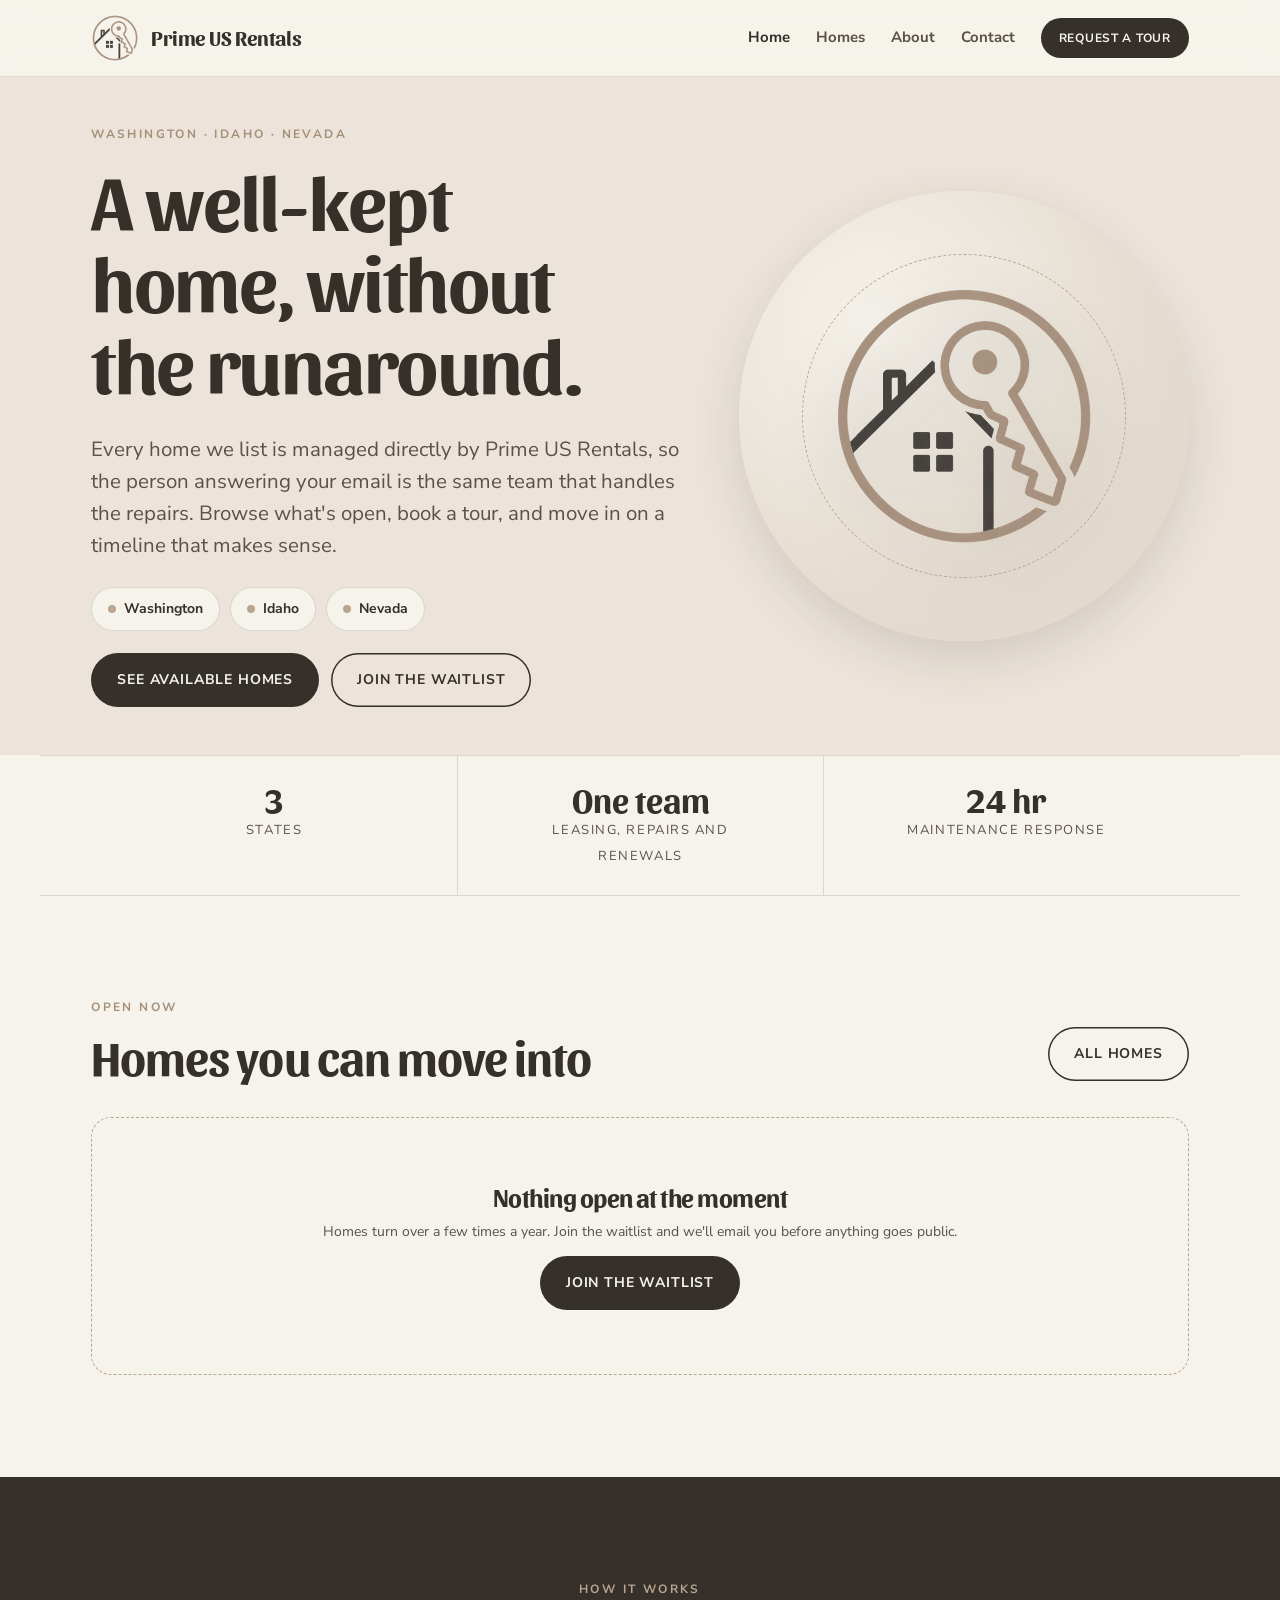
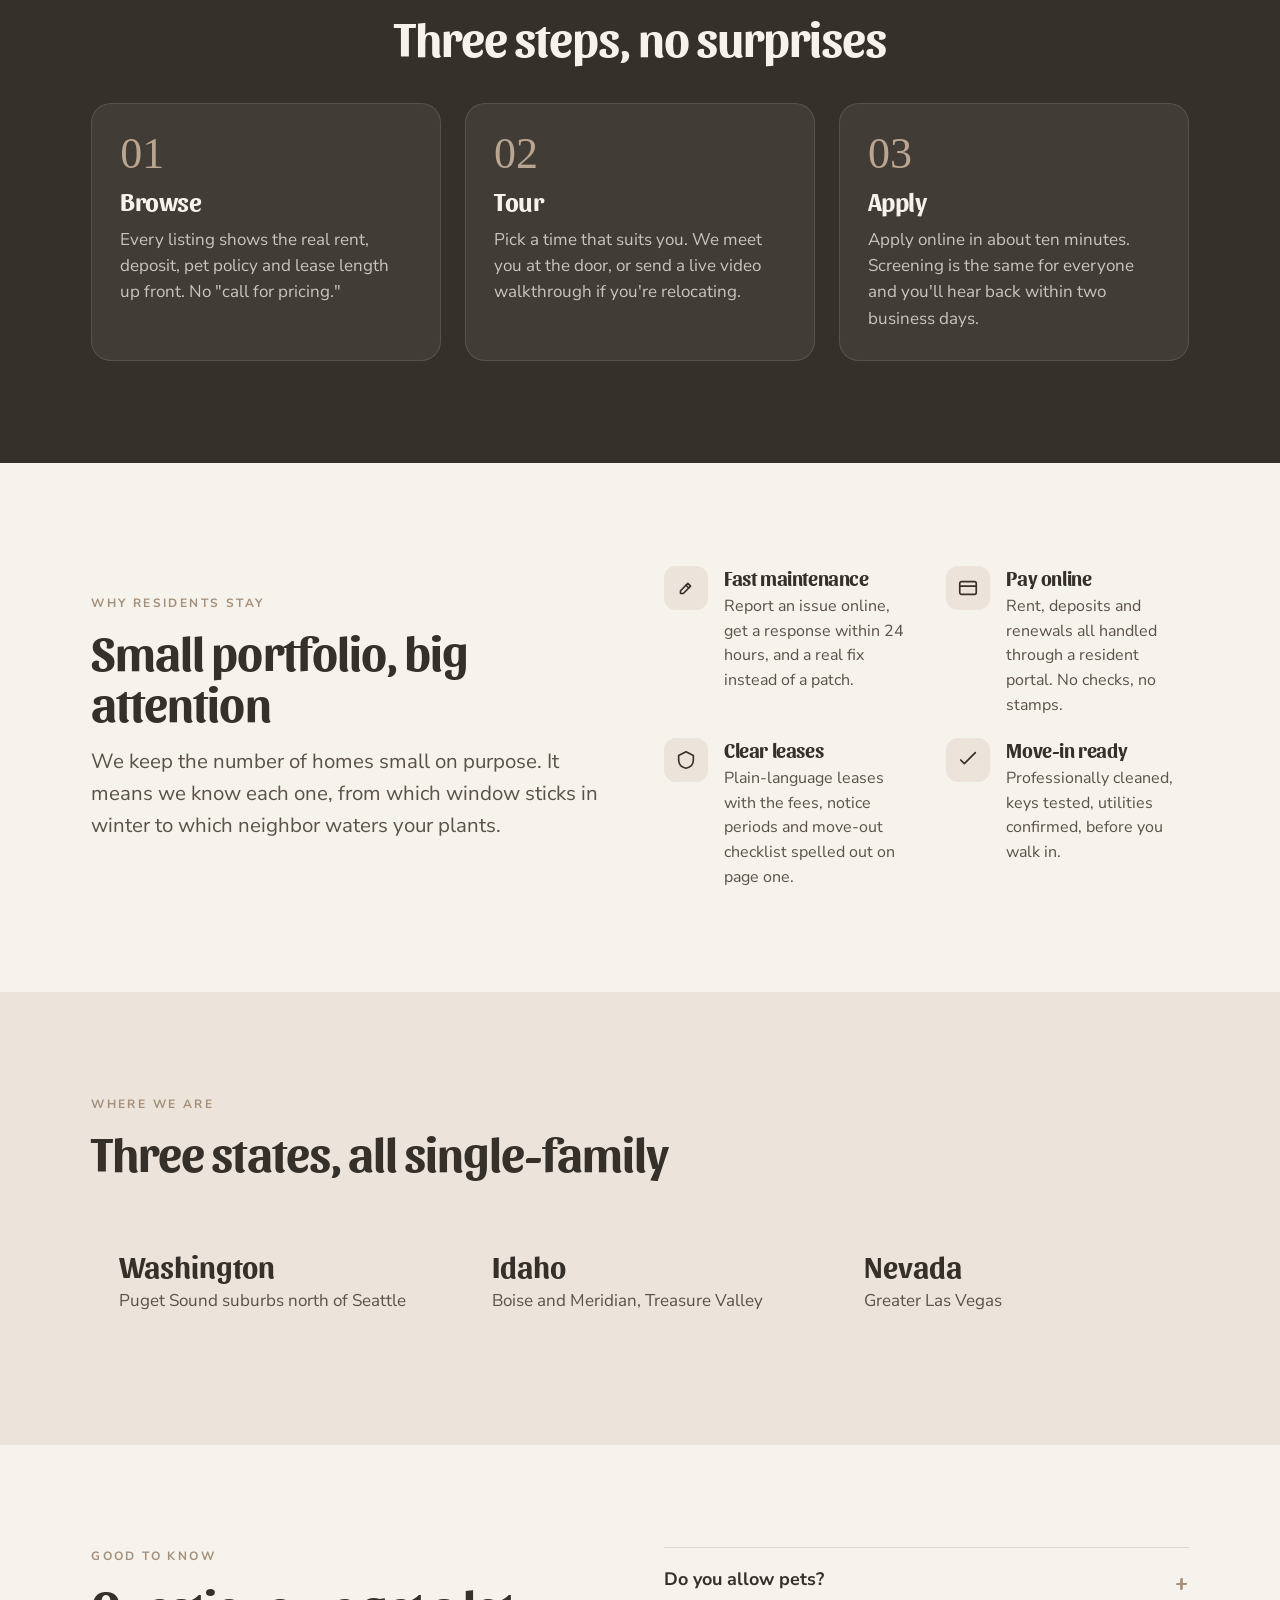
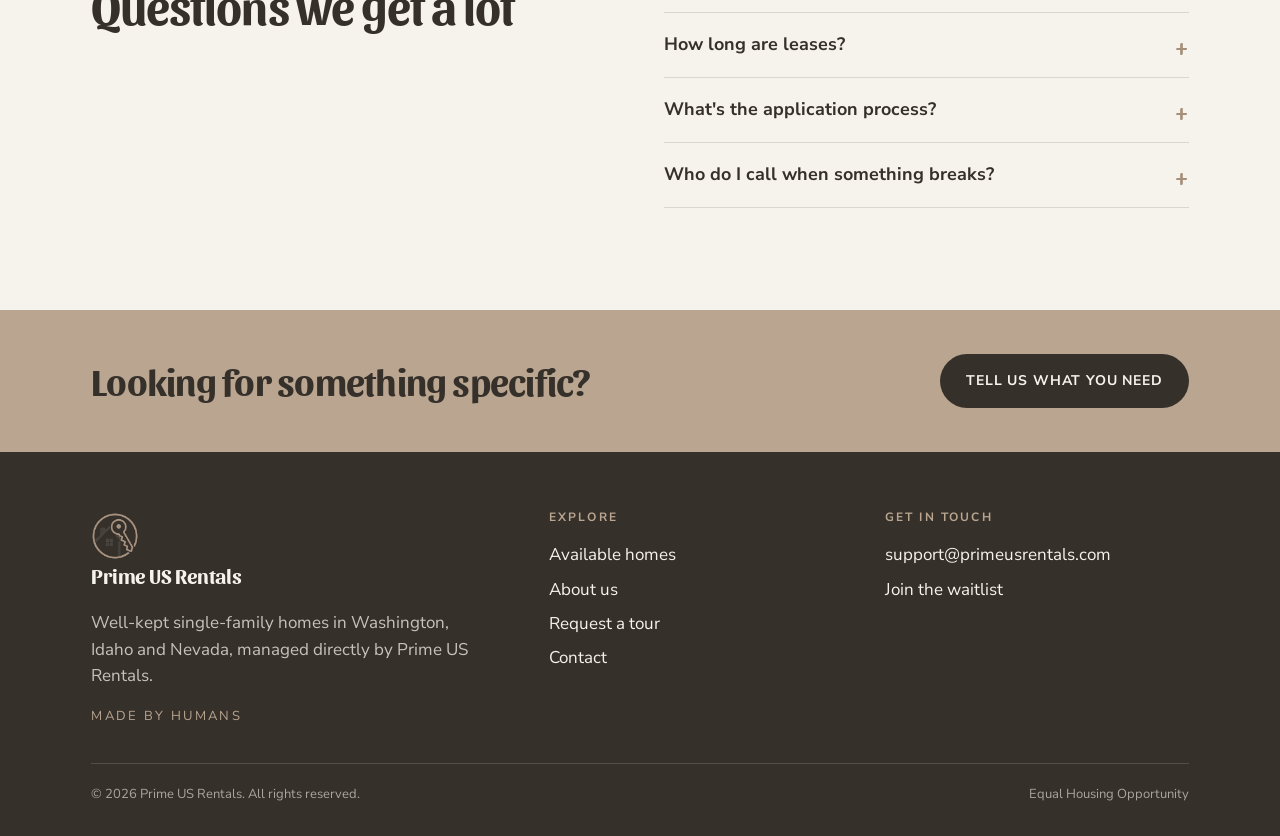
==== commit 6b593815: "Add files via upload" ====
--- a/index.html
+++ b/index.html
@@ -4,11 +4,11 @@
 <meta charset="utf-8">
 <meta name="viewport" content="width=device-width, initial-scale=1">
 <title>Prime US Rentals | Homes for rent in Washington, Idaho and Nevada</title>
-<meta name="description" content="Single-family homes for rent in Washington, Idaho and Nevada, managed directly by the owners. Browse what's open, request a tour, apply online.">
+<meta name="description" content="Single-family homes for rent in Washington, Idaho and Nevada, managed directly by Prime US Rentals. Browse what's open, request a tour, apply online.">
 <link rel="icon" type="image/png" href="[data-uri]">
 <meta property="og:site_name" content="Prime US Rentals">
 <meta property="og:title" content="Prime US Rentals | Homes for rent in Washington, Idaho and Nevada">
-<meta property="og:description" content="Single-family homes for rent in Washington, Idaho and Nevada, managed directly by the owners. Browse what's open, request a tour, apply online.">
+<meta property="og:description" content="Single-family homes for rent in Washington, Idaho and Nevada, managed directly by Prime US Rentals. Browse what's open, request a tour, apply online.">
 <meta property="og:image" content="https://primeusrentals.com/logo-mark.png">
 <link rel="canonical" href="https://primeusrentals.com/">
 <link rel="preconnect" href="https://fonts.googleapis.com">
@@ -37,7 +37,7 @@
     <div>
       <div class="eyebrow">Washington &middot; Idaho &middot; Nevada</div>
       <h1>A well-kept home, without the runaround.</h1>
-      <p class="lede">We own and manage every home we list, so the person answering your email is the same one who fixes the furnace. Browse what's open, book a tour, and move in on a timeline that makes sense.</p>
+      <p class="lede">Every home we list is managed directly by Prime US Rentals, so the person answering your email is the same team that handles the repairs. Browse what's open, book a tour, and move in on a timeline that makes sense.</p>
       <div class="chips">
         <a class="chip" href="listings.html#WA"><i></i>Washington</a>
         <a class="chip" href="listings.html#ID"><i></i>Idaho</a>
@@ -54,7 +54,7 @@
 
 <div class="stats wrap">
   <div><b>3</b><span>States</span></div>
-  <div><b>Owner-managed</b><span>No third-party PM</span></div>
+  <div><b>One team</b><span>Leasing, repairs and renewals</span></div>
   <div><b>24 hr</b><span>Maintenance response</span></div>
 </div>
 
@@ -117,7 +117,7 @@
         <details><summary>Do you allow pets?</summary><p>Most homes, yes, with a pet deposit and a short pet profile. Each listing says what's allowed.</p></details>
         <details><summary>How long are leases?</summary><p>Twelve months is standard. Some homes offer month-to-month after the first year.</p></details>
         <details><summary>What's the application process?</summary><p>Online application, credit and background check, and income verification. Every applicant is screened the same way, and we respond within two business days.</p></details>
-        <details><summary>Who do I call when something breaks?</summary><p>Us. There's no third-party property manager. Submit a request online or email support@primeusrentals.com and you'll hear back within 24 hours.</p></details>
+        <details><summary>Who do I call when something breaks?</summary><p>Prime US Rentals, directly. Submit a request online or email support@primeusrentals.com and you'll hear back within 24 hours.</p></details>
       </div>
     </div>
   </div>
@@ -162,7 +162,7 @@
     <div class="cols">
       <div>
         <a class="brand" href="index.html"><img src="logo-mark-160.png" alt="" width="48" height="48"><b>Prime US Rentals</b></a>
-        <p style="margin-top:14px;max-width:38ch;color:rgba(246,243,236,.75)">Well-kept single-family homes in Washington, Idaho and Nevada, managed directly by the people who own them.</p>
+        <p style="margin-top:14px;max-width:38ch;color:rgba(246,243,236,.75)">Well-kept single-family homes in Washington, Idaho and Nevada, managed directly by Prime US Rentals.</p>
         <div class="made">Made by humans</div>
       </div>
       <div>
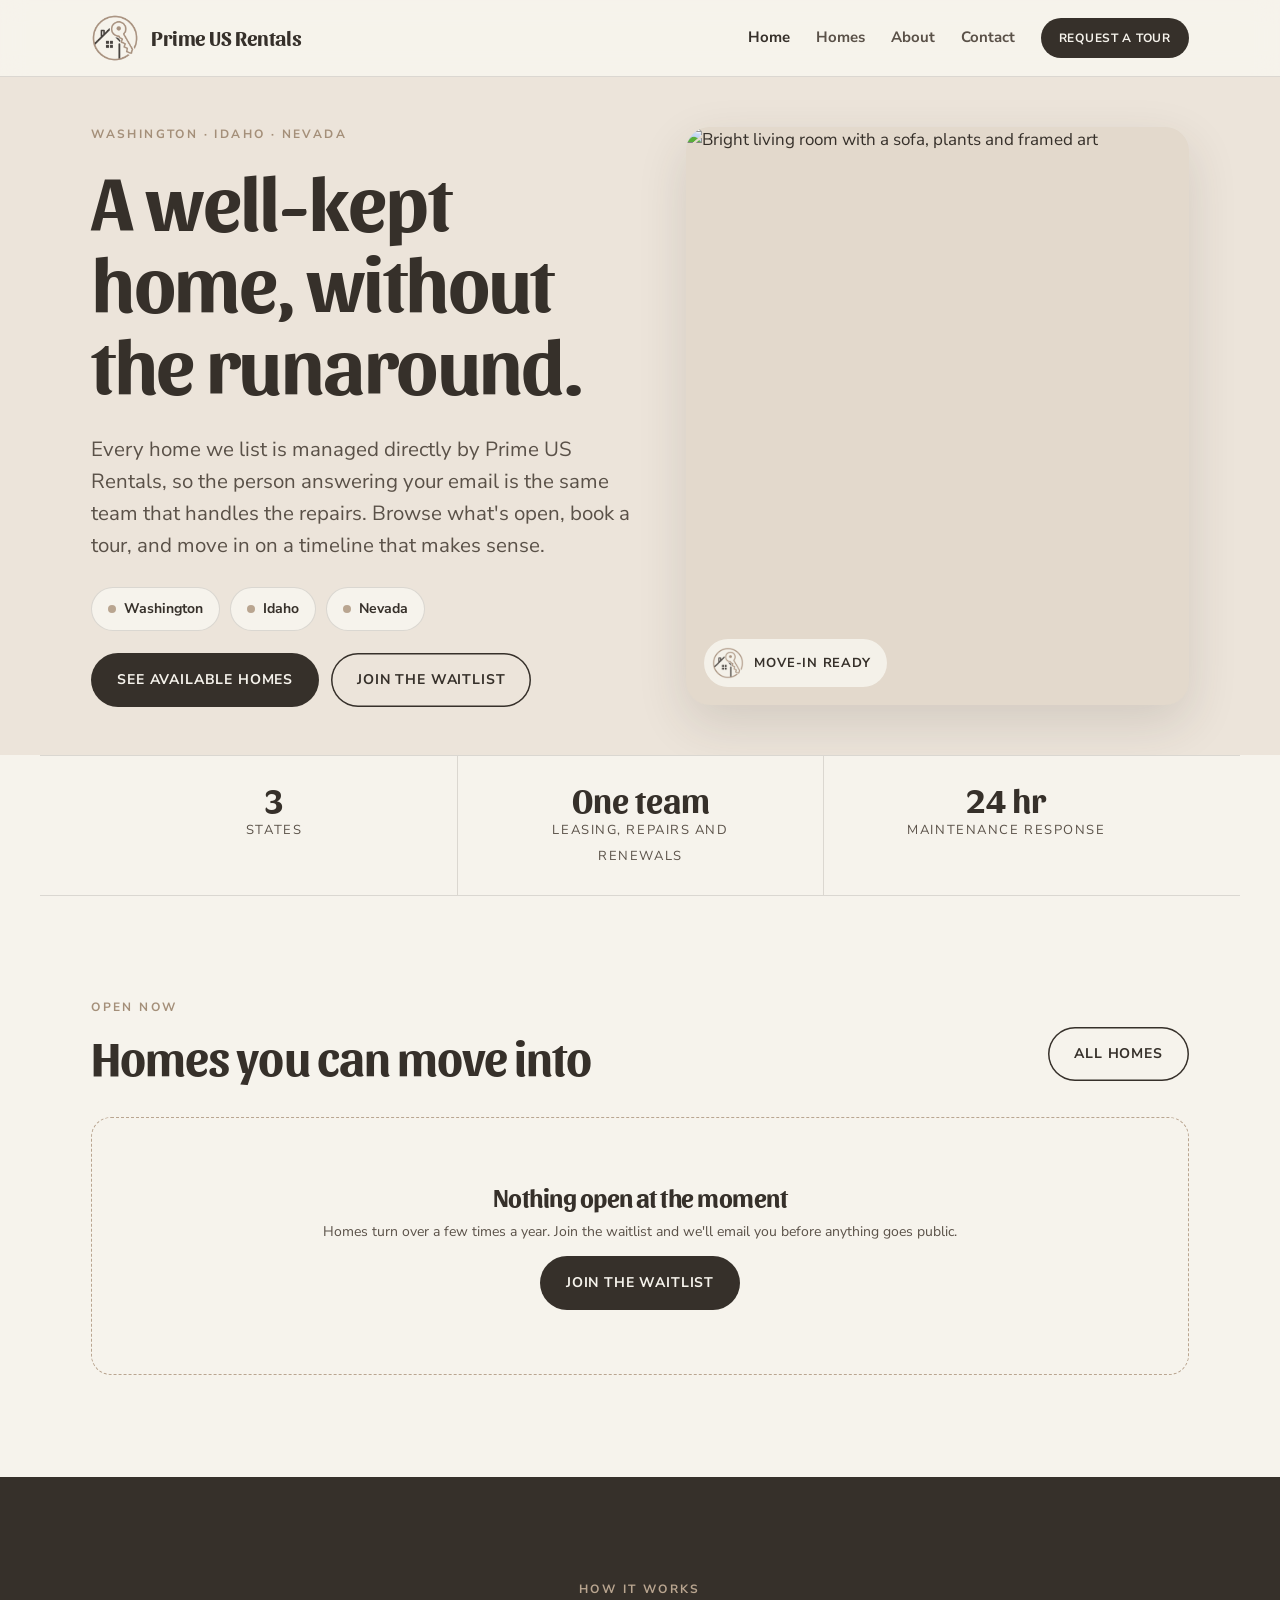
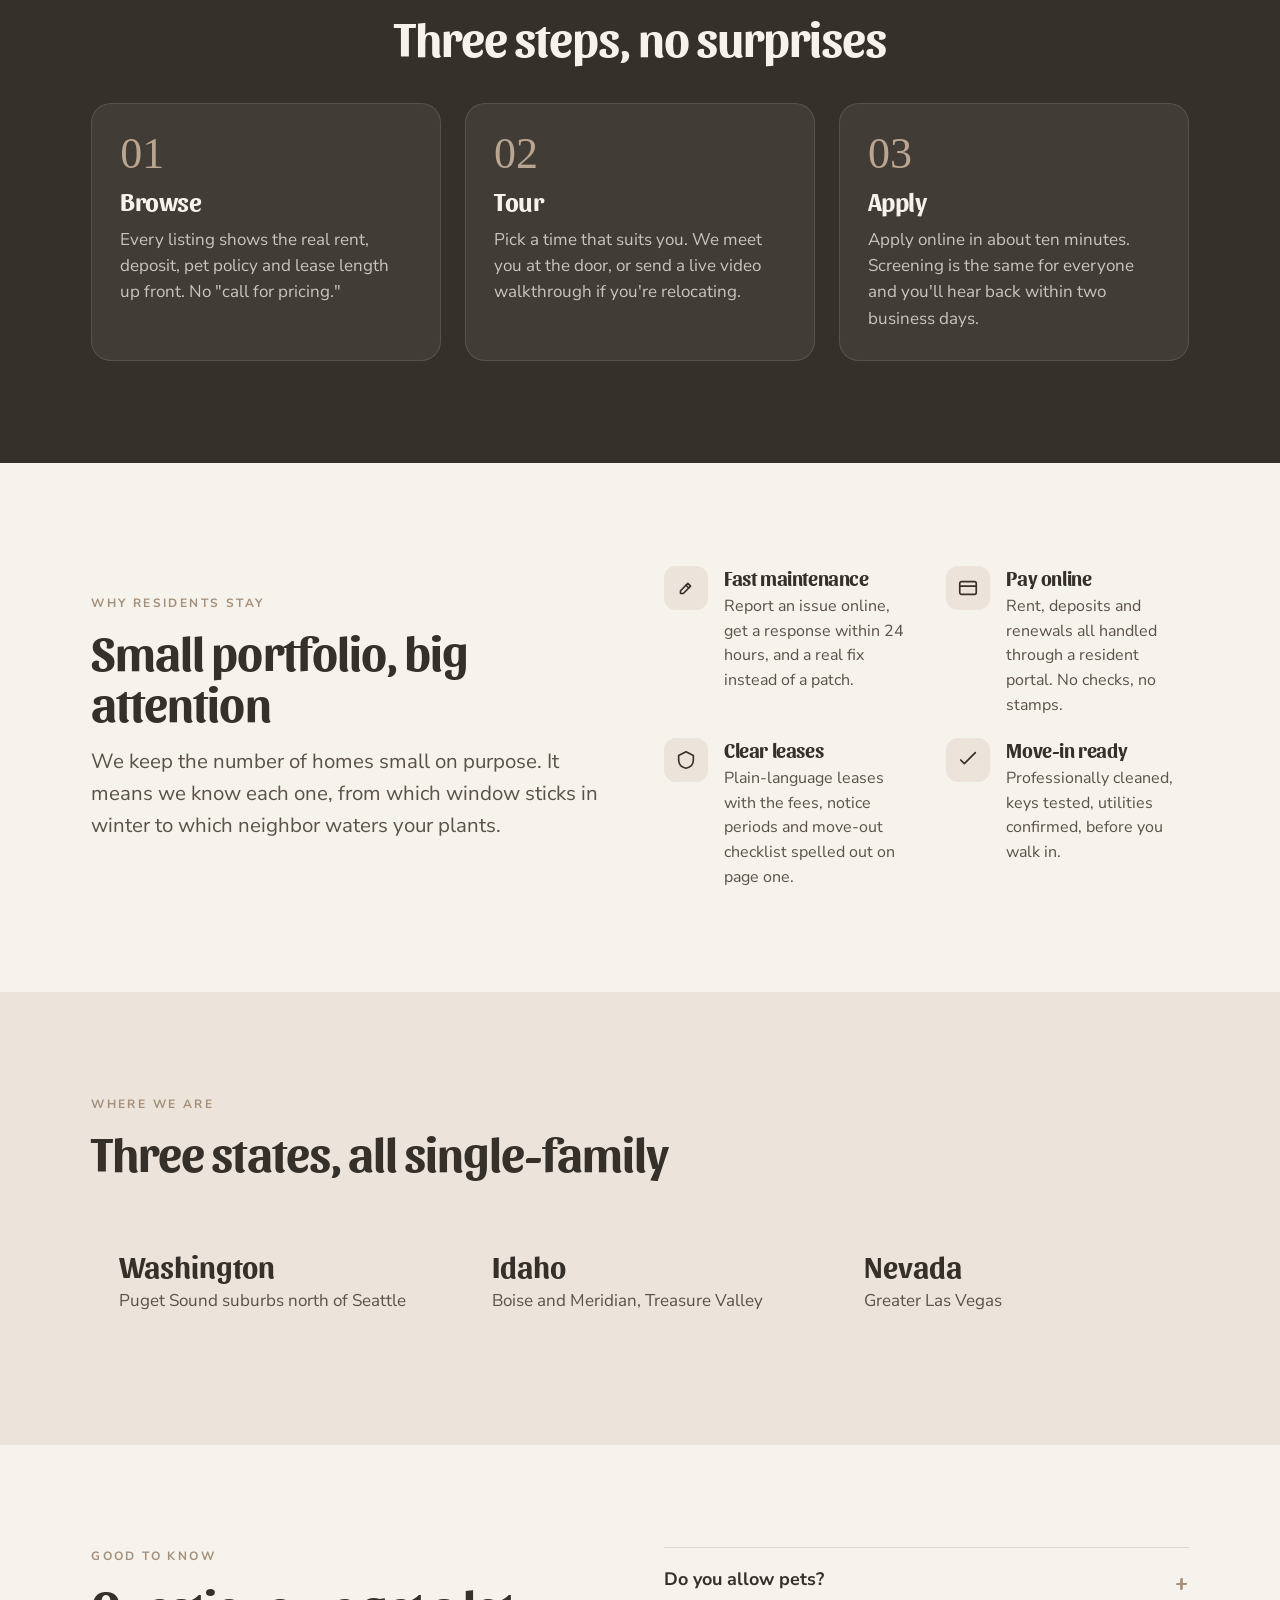
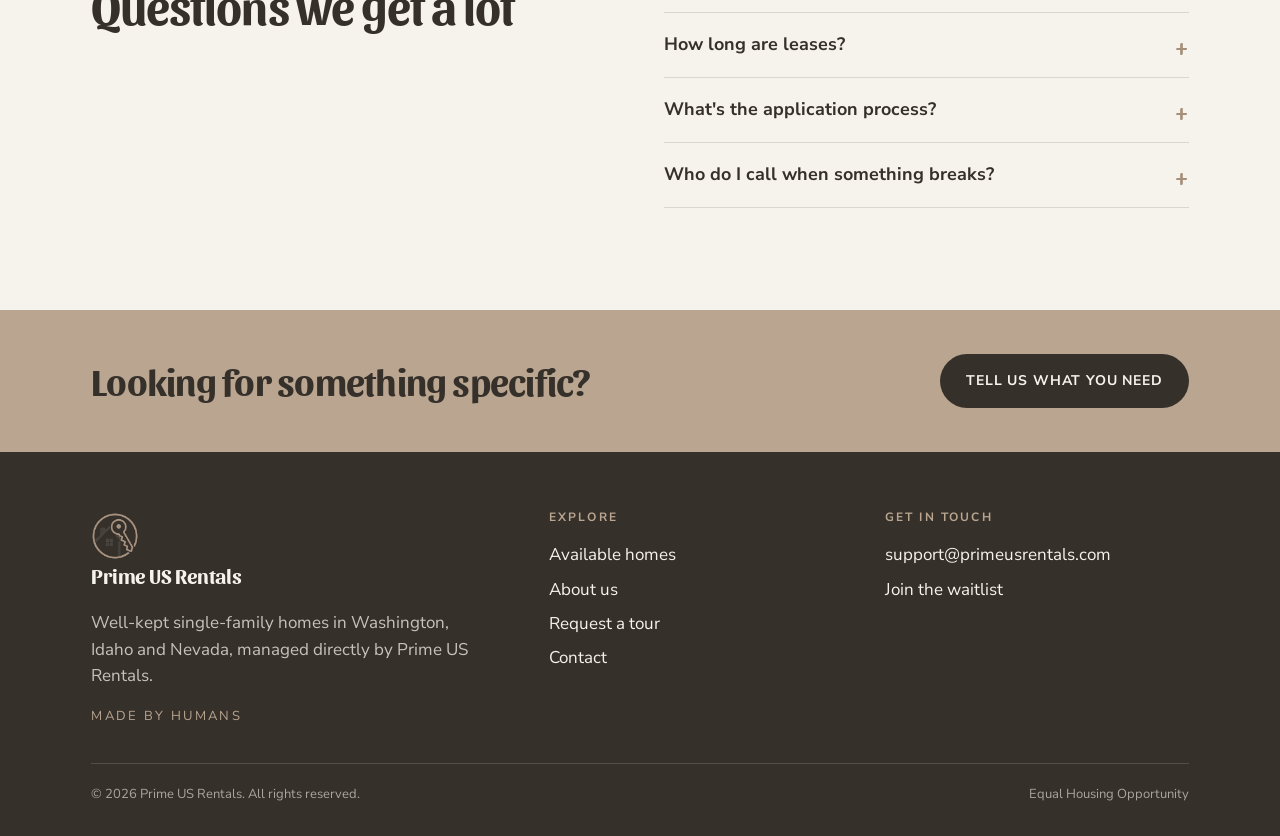
==== commit 3eee8401: "Add files via upload" ====
--- a/index.html
+++ b/index.html
@@ -48,7 +48,11 @@
         <a class="btn ghost" href="contact.html#waitlist">Join the waitlist</a>
       </div>
     </div>
-    <div class="hero-art"><div class="ring"></div><div class="ring2"></div><img src="logo-mark.png" alt="" width="512" height="512"></div>
+    <div class="hero-photo">
+      <!-- Photo: Unsplash (free license). Swap for a photo of one of your homes: replace the src, keep alt. -->
+      <img src="https://images.unsplash.com/photo-1554995207-c18c203602cb?w=1400&q=80&auto=format&fit=crop" alt="Bright living room with a sofa, plants and framed art" width="1400" height="1050" loading="eager">
+      <span class="hero-badge"><img src="logo-mark-160.png" alt="" width="44" height="44">Move-in ready</span>
+    </div>
   </div>
 </section>
 
--- a/styles.css
+++ b/styles.css
@@ -64,7 +64,7 @@
 
 /* Hero */
 .hero { background: var(--sand); overflow: hidden; position: relative; }
-.hero .wrap { display: grid; grid-template-columns: 1.15fr .85fr; gap: 40px; align-items: center; min-height: 560px; padding-top: 48px; padding-bottom: 48px; }
+.hero .wrap { display: grid; grid-template-columns: 1.05fr .95fr; gap: 40px; align-items: center; min-height: 560px; padding-top: 48px; padding-bottom: 48px; }
 .hero h1 { max-width: 12ch; }
 .hero-art { position: relative; aspect-ratio: 1; }
 .hero-art .ring { position: absolute; inset: 0; border-radius: 50%; background: radial-gradient(circle at 30% 30%, var(--cream), var(--sand-2) 70%); box-shadow: var(--shadow); }
@@ -188,3 +188,10 @@
 .steps.four { grid-template-columns: repeat(4, 1fr); }
 @media (max-width: 960px) { .steps.four { grid-template-columns: repeat(2, 1fr); } }
 @media (max-width: 600px) { .steps.four { grid-template-columns: 1fr; } }
+
+/* Hero photo */
+.hero-photo { position: relative; border-radius: 24px; overflow: hidden; box-shadow: var(--shadow); aspect-ratio: 4/4.6; background: var(--sand-2); }
+.hero-photo img { width: 100%; height: 100%; object-fit: cover; display: block; }
+.hero-badge { position: absolute; left: 18px; bottom: 18px; display: inline-flex; align-items: center; gap: 10px; padding: 8px 16px 8px 8px; border-radius: 999px; background: rgba(246,243,236,.92); backdrop-filter: blur(6px); font-size: 13px; font-weight: 700; letter-spacing: .06em; text-transform: uppercase; color: var(--ink); }
+.hero-badge img { width: 32px; height: 32px; border-radius: 50%; }
+@media (max-width: 860px) { .hero-photo { order: -1; aspect-ratio: 16/10; } }
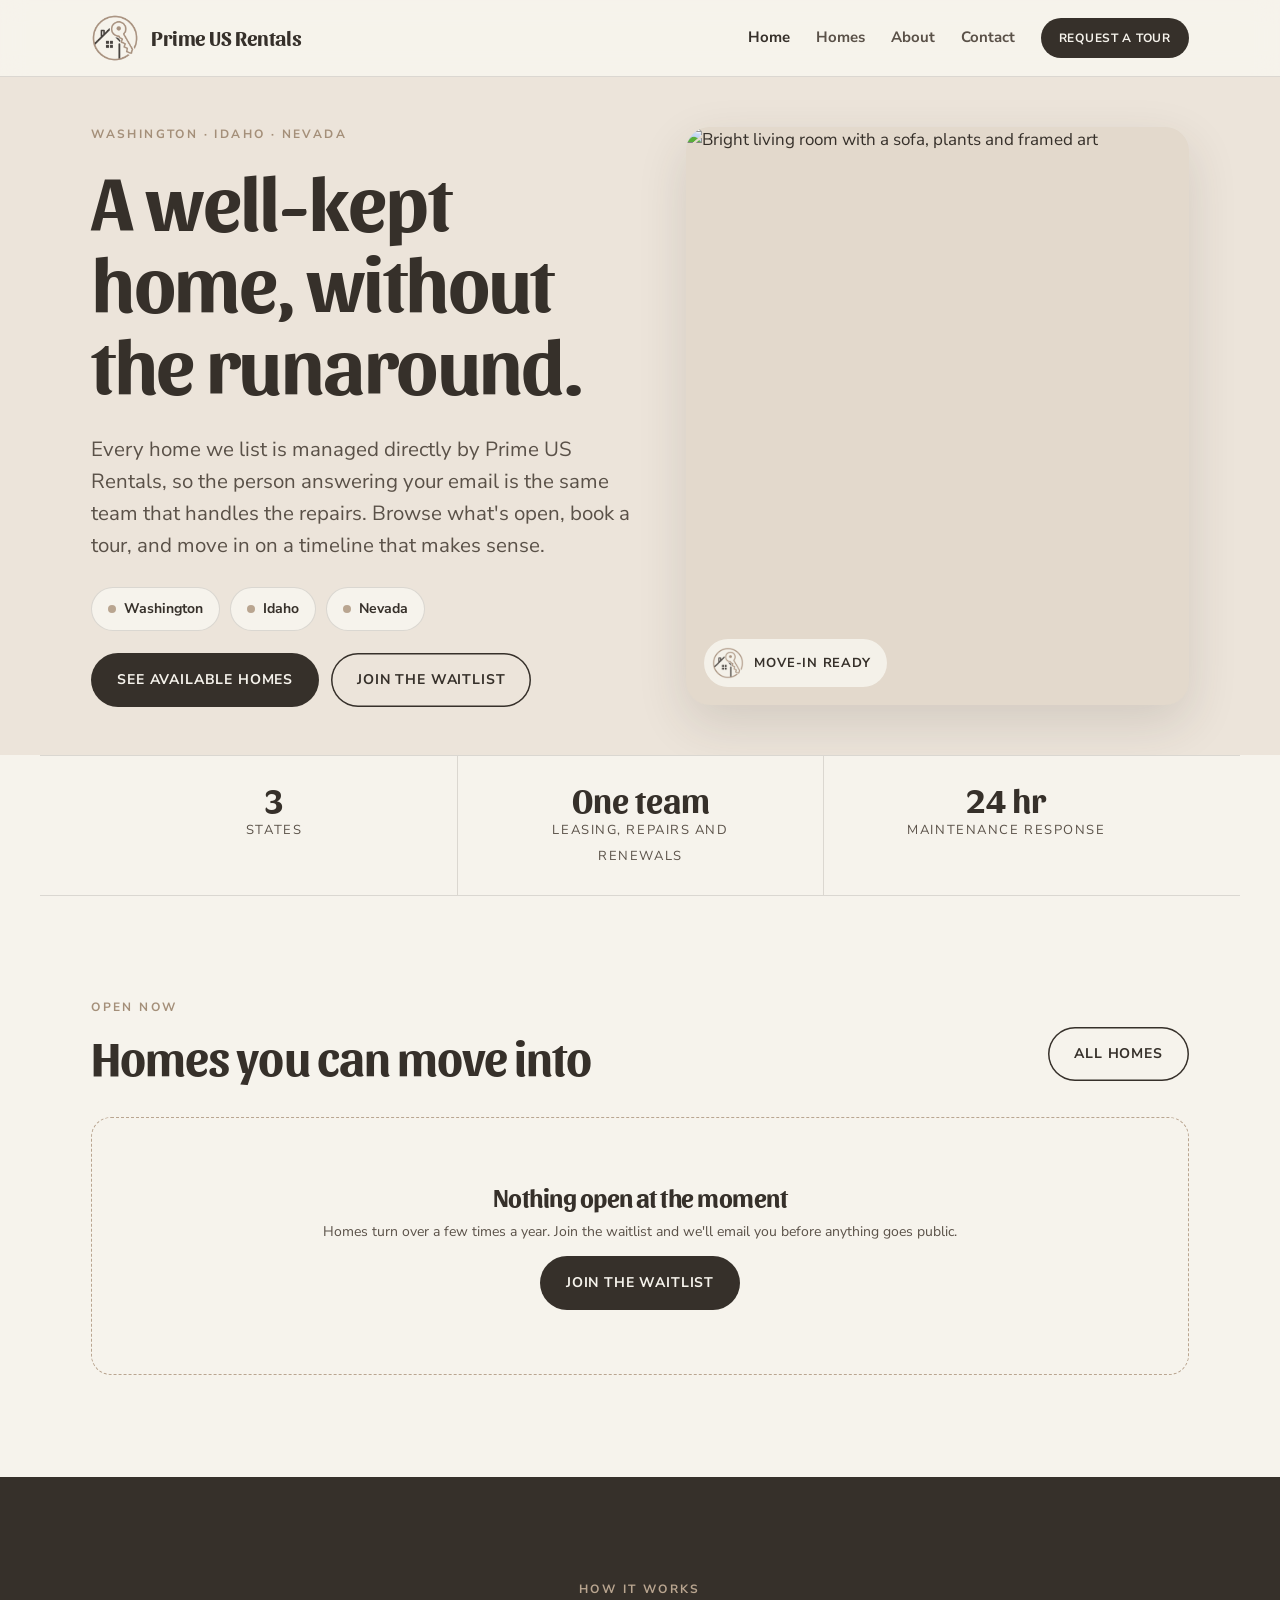
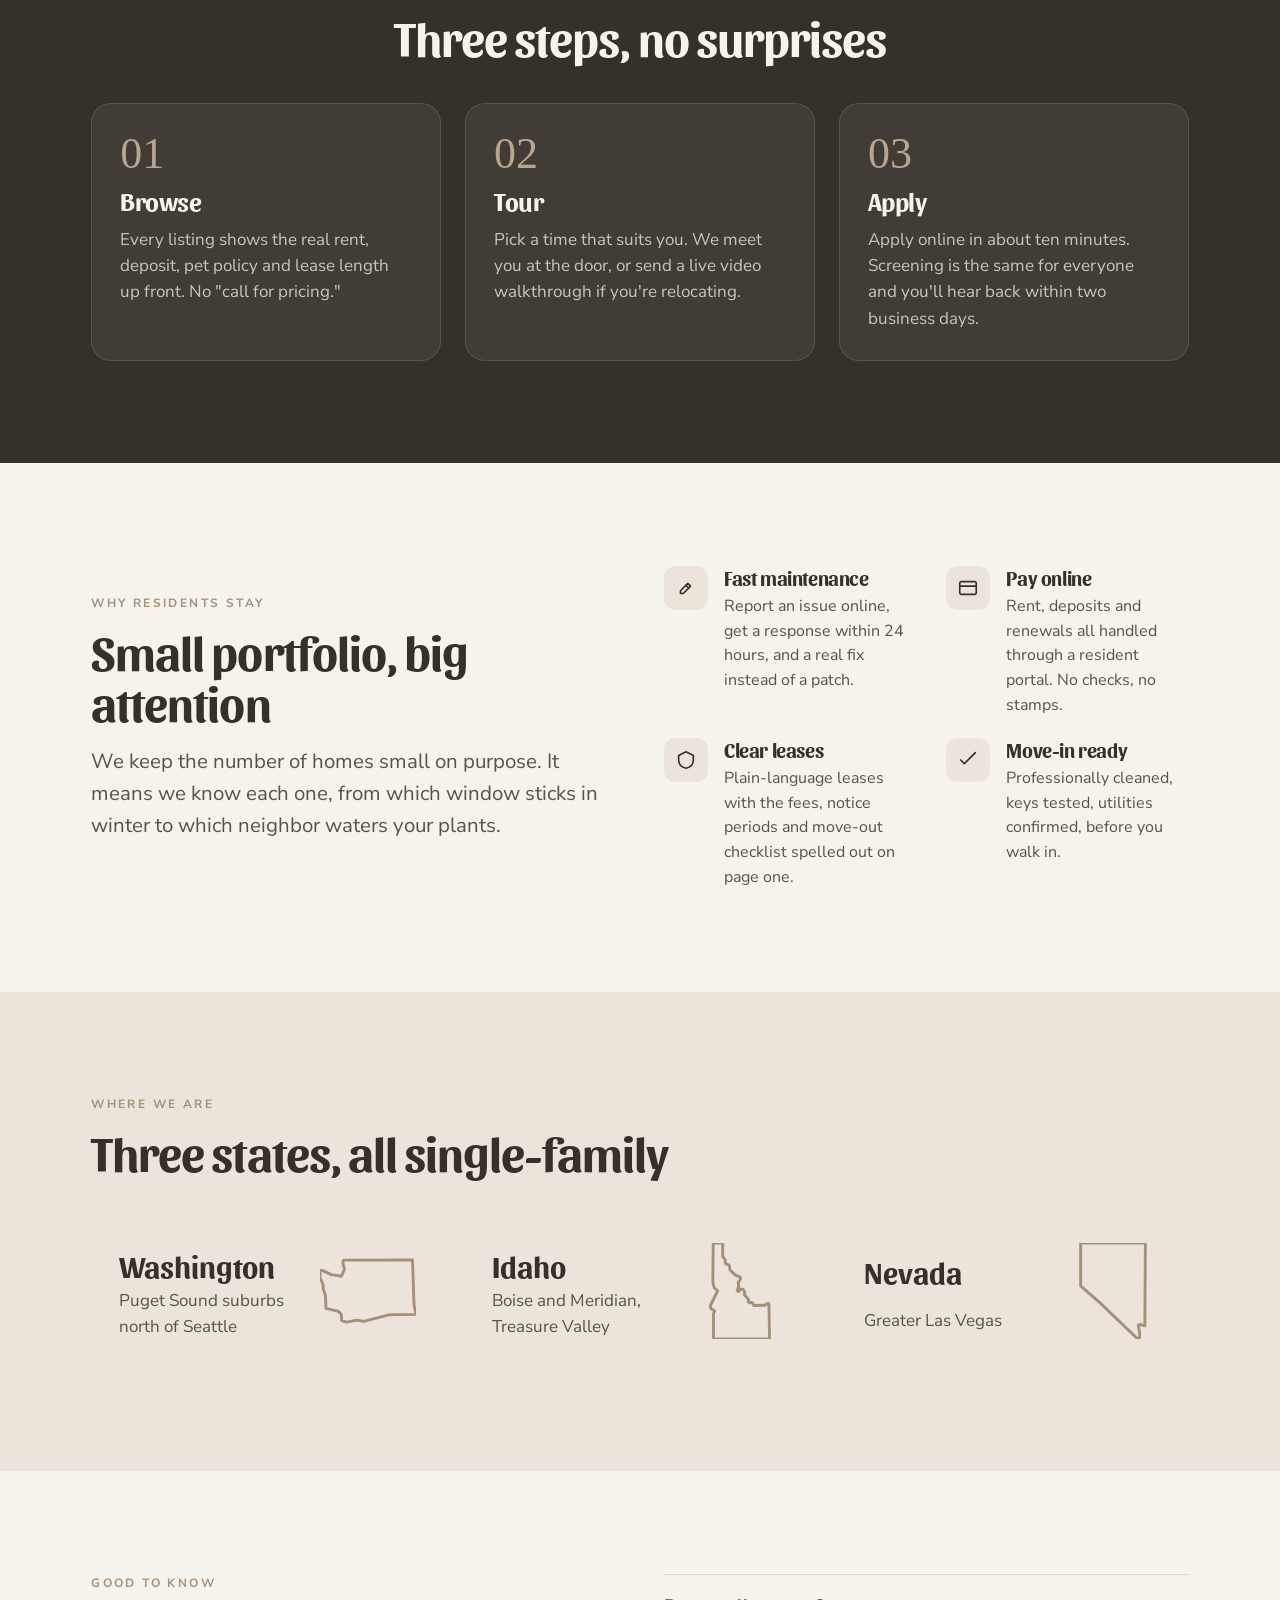
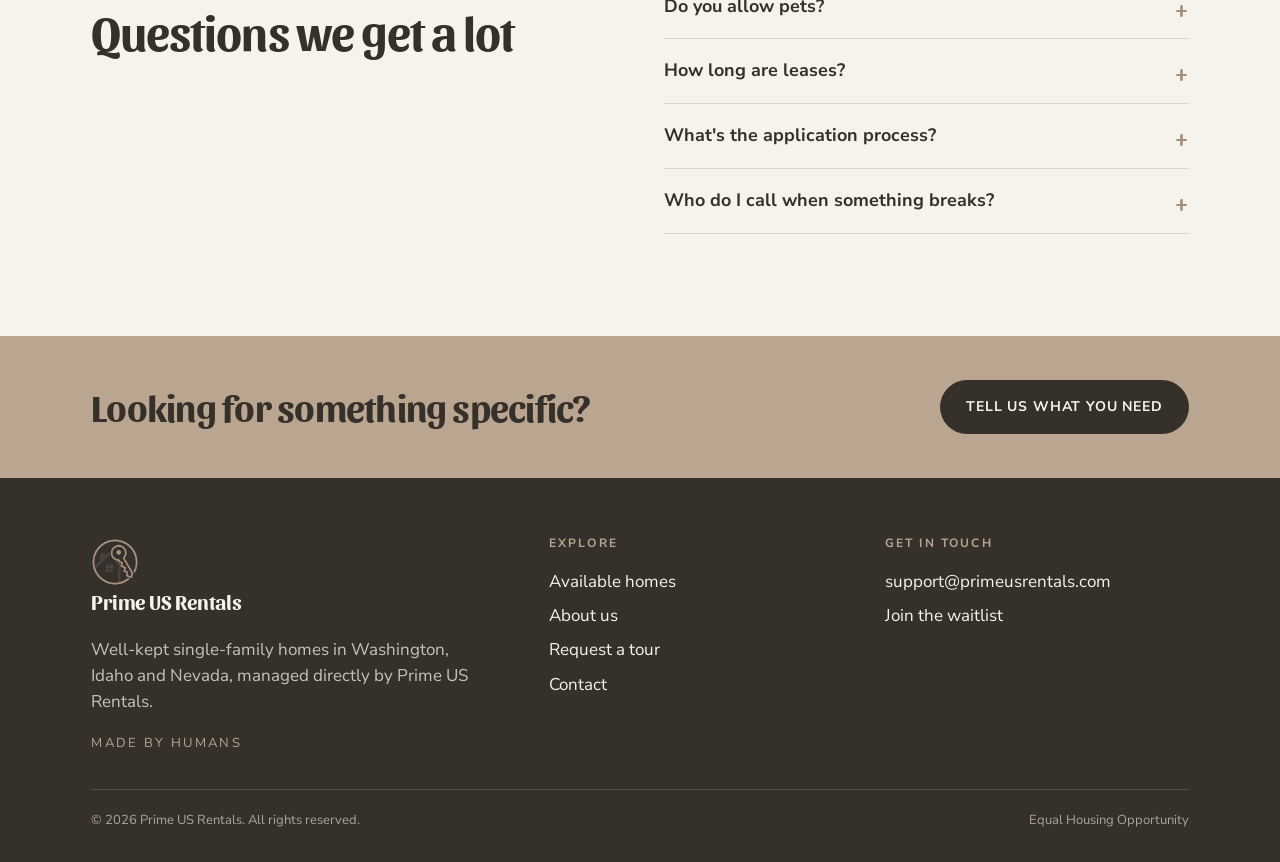
==== commit c0fa3339: "Add files via upload" ====
--- a/index.html
+++ b/index.html
@@ -106,9 +106,18 @@
   <div class="wrap">
     <div class="head"><div><div class="eyebrow">Where we are</div><h2>Three states, all single-family</h2></div></div>
     <div class="areas">
-      <a class="area" href="listings.html#WA"><b>Washington</b><span>Puget Sound suburbs north of Seattle</span></a>
-      <a class="area" href="listings.html#ID"><b>Idaho</b><span>Boise and Meridian, Treasure Valley</span></a>
-      <a class="area" href="listings.html#NV"><b>Nevada</b><span>Greater Las Vegas</span></a>
+      <a class="area" href="listings.html#WA">
+        <svg class="state" viewBox="0 0 100 100" aria-hidden="true"><path d="M96.4 17.6 L24.6 17.8 L23.8 20.8 L25.5 27.2 L22.3 34.6 L11.9 32.9 L2.3 28.5 L0.0 28.5 L0.0 36.5 L3.2 43.1 L3.4 48.0 L5.7 54.6 L6.2 68.2 L19.3 71.3 L22.1 74.5 L22.7 80.9 L27.6 82.4 L38.4 80.3 L45.6 81.7 L72.8 74.7 L100.0 74.3 L97.9 64.3 Z"/></svg>
+        <b>Washington</b><span>Puget Sound suburbs north of Seattle</span>
+      </a>
+      <a class="area" href="listings.html#ID">
+        <svg class="state" viewBox="0 0 100 100" aria-hidden="true"><path d="M22.1 0.0 L21.7 40.6 L23.1 46.6 L26.7 49.8 L19.2 65.1 L19.6 68.0 L23.5 70.8 L22.4 73.7 L22.4 100.0 L80.8 100.0 L80.1 63.3 L77.6 63.3 L76.2 64.8 L64.4 65.1 L62.6 61.9 L59.8 62.3 L58.7 61.2 L58.7 58.7 L54.4 53.7 L55.2 51.6 L53.0 48.0 L50.5 48.0 L48.8 50.5 L47.0 49.5 L48.8 45.2 L48.0 41.3 L50.5 37.7 L50.2 35.6 L45.2 33.5 L39.5 27.8 L38.8 23.1 L34.9 21.7 L34.5 17.4 L32.0 14.2 L32.0 0.0 Z"/></svg>
+        <b>Idaho</b><span>Boise and Meridian, Treasure Valley</span>
+      </a>
+      <a class="area" href="listings.html#NV">
+        <svg class="state" viewBox="0 0 100 100" aria-hidden="true"><path d="M16.3 0.0 L16.3 44.7 L36.8 62.6 L75.8 100.0 L77.4 100.0 L77.9 94.7 L76.3 85.8 L77.9 84.7 L83.2 86.3 L83.7 0.0 Z"/></svg>
+        <b>Nevada</b><span>Greater Las Vegas</span>
+      </a>
     </div>
   </div>
 </section>
--- a/styles.css
+++ b/styles.css
@@ -195,3 +195,23 @@
 .hero-badge { position: absolute; left: 18px; bottom: 18px; display: inline-flex; align-items: center; gap: 10px; padding: 8px 16px 8px 8px; border-radius: 999px; background: rgba(246,243,236,.92); backdrop-filter: blur(6px); font-size: 13px; font-weight: 700; letter-spacing: .06em; text-transform: uppercase; color: var(--ink); }
 .hero-badge img { width: 32px; height: 32px; border-radius: 50%; }
 @media (max-width: 860px) { .hero-photo { order: -1; aspect-ratio: 16/10; } }
+
+/* State outlines on area cards */
+.area { display: grid; grid-template-columns: 1fr auto; grid-template-rows: auto auto; column-gap: 18px; align-items: center; }
+.area b { grid-column: 1; }
+.area span { grid-column: 1; }
+.area .state { grid-column: 2; grid-row: 1 / span 2; width: 96px; height: 96px; fill: none; stroke: var(--taupe-2); stroke-width: 3; stroke-linejoin: round; stroke-linecap: round; transition: stroke .2s; }
+.area:hover .state { stroke: var(--ink); }
+@media (max-width: 860px) { .area .state { width: 80px; height: 80px; } }
+
+/* Tour time picker */
+.days { display: flex; gap: 8px; overflow-x: auto; padding-bottom: 6px; margin-bottom: 14px; scrollbar-width: thin; }
+.day { flex: none; font: inherit; font-size: 14px; font-weight: 700; padding: 8px 14px; border-radius: 14px; border: 1px solid var(--line); background: var(--cream); cursor: pointer; display: grid; gap: 2px; text-align: center; }
+.day small { font-size: 11px; letter-spacing: .1em; text-transform: uppercase; color: var(--ink-2); font-weight: 700; }
+.day[aria-pressed="true"] { background: var(--ink); color: var(--cream); border-color: var(--ink); }
+.day[aria-pressed="true"] small { color: var(--taupe); }
+.slots { display: grid; grid-template-columns: repeat(auto-fill, minmax(110px, 1fr)); gap: 10px; margin-bottom: 12px; }
+.slot { font: inherit; font-size: 15px; font-weight: 700; padding: 12px 10px; border-radius: 12px; border: 1.5px solid var(--ink); background: transparent; color: var(--ink); cursor: pointer; transition: background .15s, color .15s; }
+.slot:hover { background: var(--ink); color: var(--cream); }
+.more { margin-bottom: 8px; }
+.more label { text-transform: none; letter-spacing: 0; font-size: 14px; }
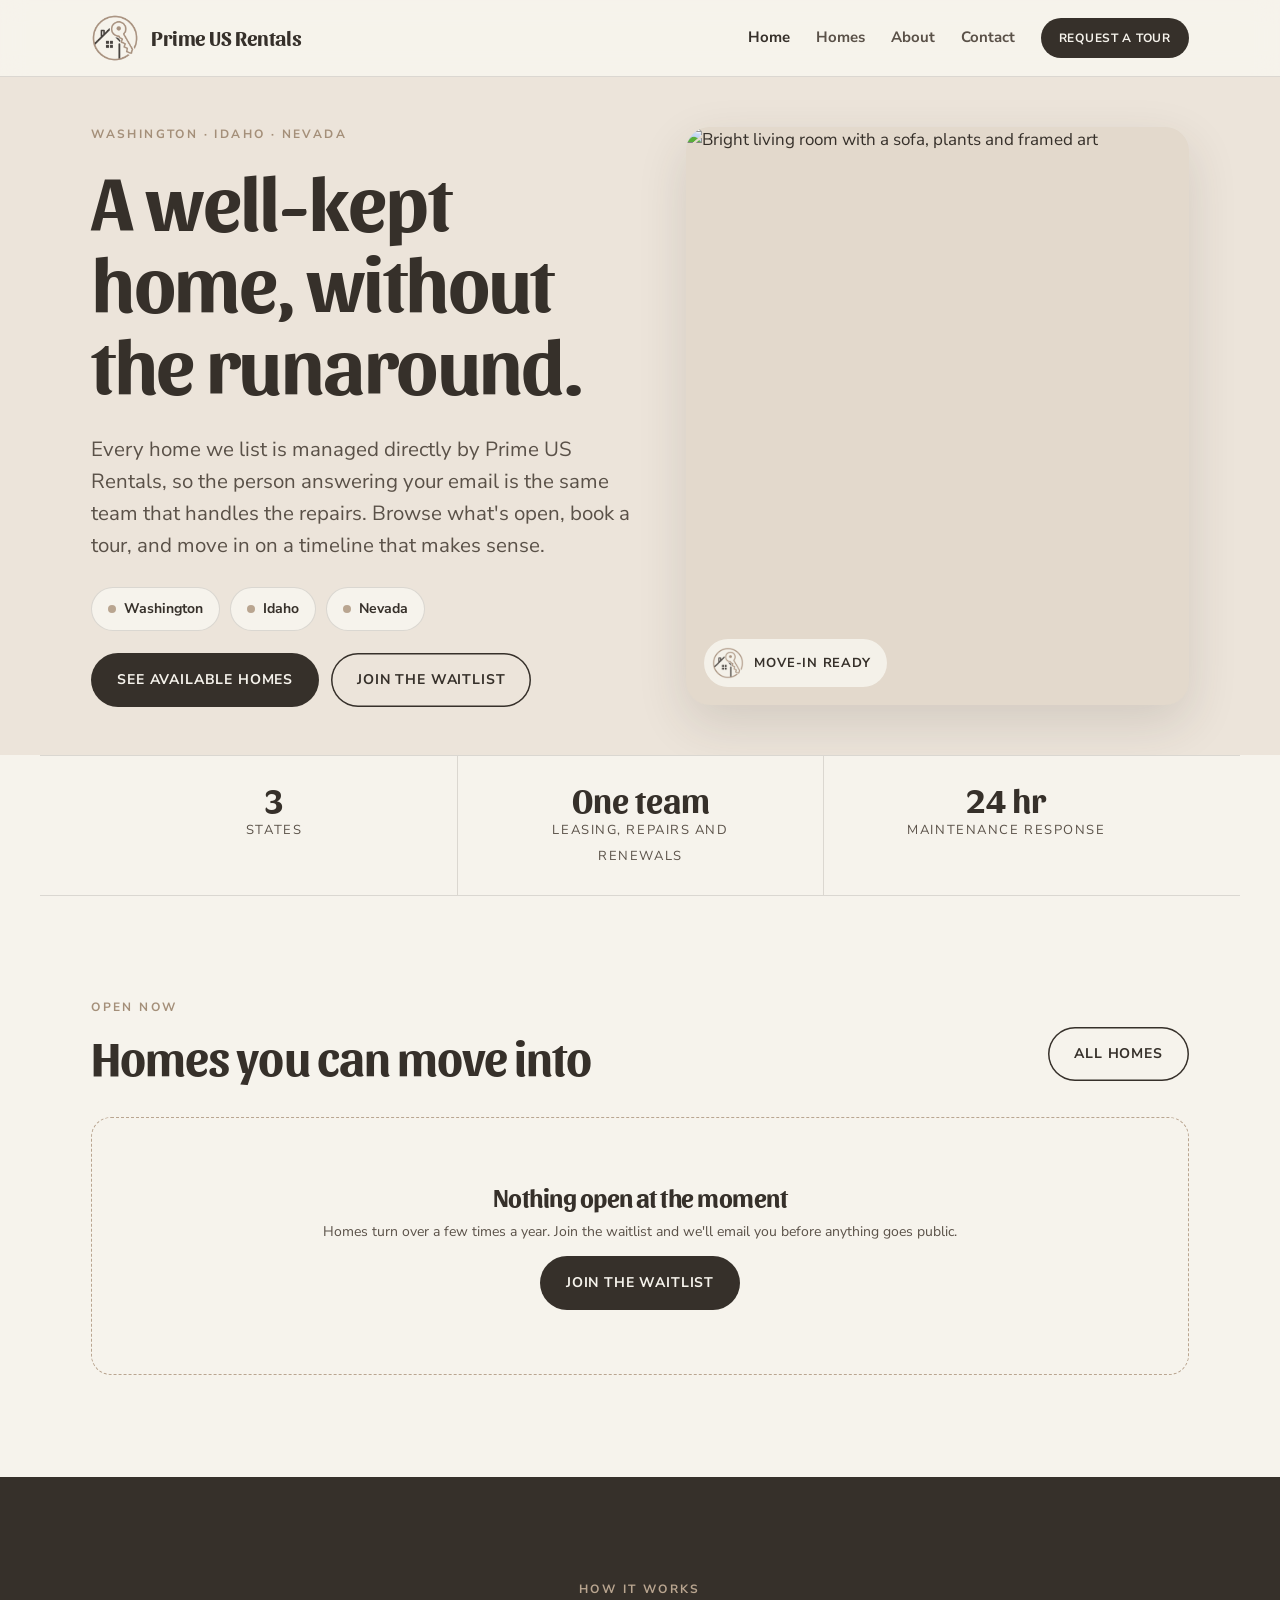
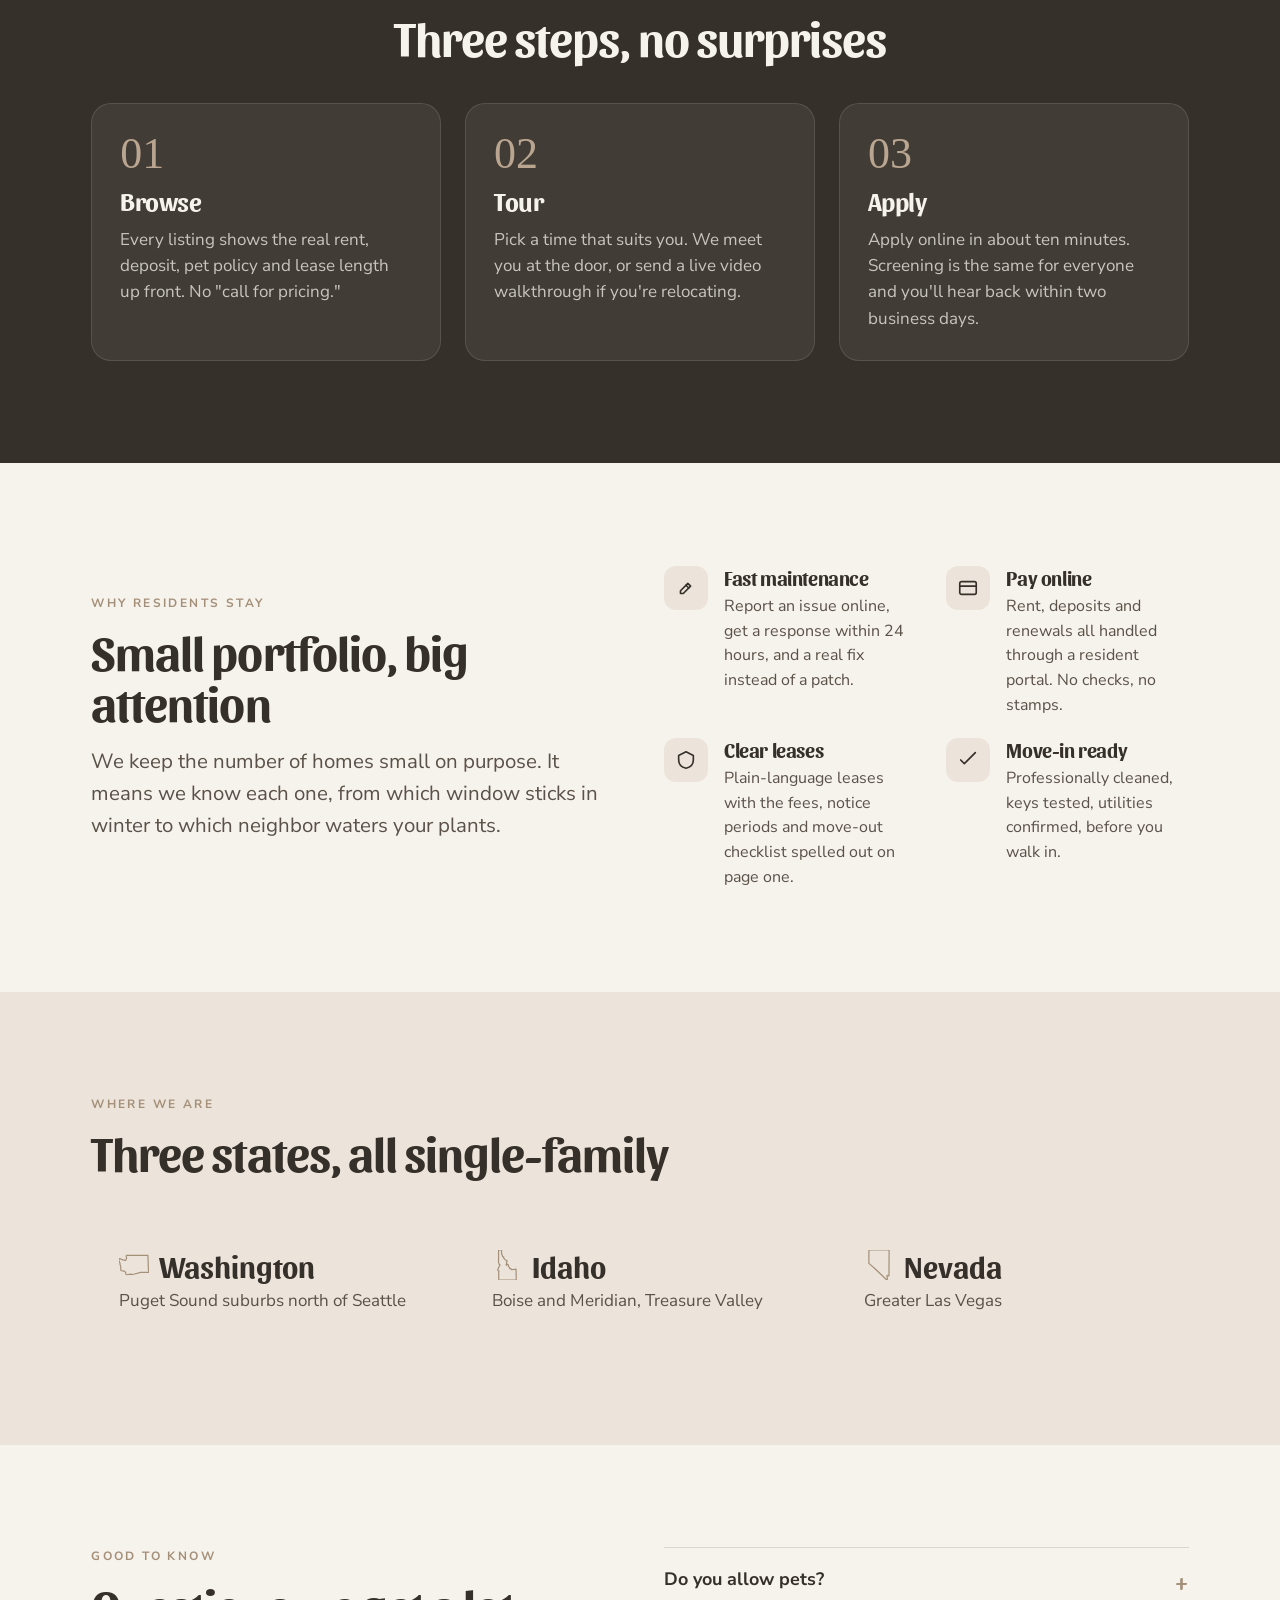
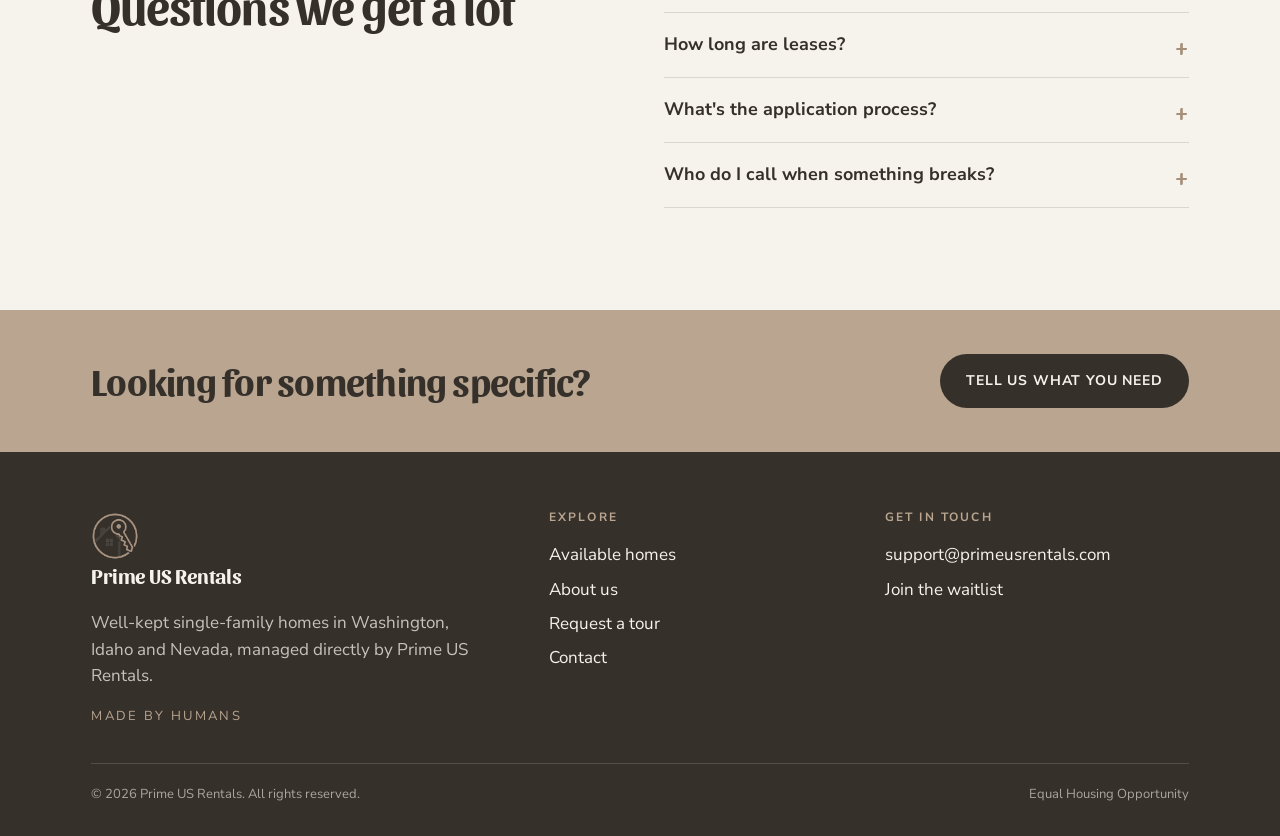
==== commit 4a179593: "Add files via upload" ====
--- a/index.html
+++ b/index.html
@@ -106,18 +106,9 @@
   <div class="wrap">
     <div class="head"><div><div class="eyebrow">Where we are</div><h2>Three states, all single-family</h2></div></div>
     <div class="areas">
-      <a class="area" href="listings.html#WA">
-        <svg class="state" viewBox="0 0 100 100" aria-hidden="true"><path d="M96.4 17.6 L24.6 17.8 L23.8 20.8 L25.5 27.2 L22.3 34.6 L11.9 32.9 L2.3 28.5 L0.0 28.5 L0.0 36.5 L3.2 43.1 L3.4 48.0 L5.7 54.6 L6.2 68.2 L19.3 71.3 L22.1 74.5 L22.7 80.9 L27.6 82.4 L38.4 80.3 L45.6 81.7 L72.8 74.7 L100.0 74.3 L97.9 64.3 Z"/></svg>
-        <b>Washington</b><span>Puget Sound suburbs north of Seattle</span>
-      </a>
-      <a class="area" href="listings.html#ID">
-        <svg class="state" viewBox="0 0 100 100" aria-hidden="true"><path d="M22.1 0.0 L21.7 40.6 L23.1 46.6 L26.7 49.8 L19.2 65.1 L19.6 68.0 L23.5 70.8 L22.4 73.7 L22.4 100.0 L80.8 100.0 L80.1 63.3 L77.6 63.3 L76.2 64.8 L64.4 65.1 L62.6 61.9 L59.8 62.3 L58.7 61.2 L58.7 58.7 L54.4 53.7 L55.2 51.6 L53.0 48.0 L50.5 48.0 L48.8 50.5 L47.0 49.5 L48.8 45.2 L48.0 41.3 L50.5 37.7 L50.2 35.6 L45.2 33.5 L39.5 27.8 L38.8 23.1 L34.9 21.7 L34.5 17.4 L32.0 14.2 L32.0 0.0 Z"/></svg>
-        <b>Idaho</b><span>Boise and Meridian, Treasure Valley</span>
-      </a>
-      <a class="area" href="listings.html#NV">
-        <svg class="state" viewBox="0 0 100 100" aria-hidden="true"><path d="M16.3 0.0 L16.3 44.7 L36.8 62.6 L75.8 100.0 L77.4 100.0 L77.9 94.7 L76.3 85.8 L77.9 84.7 L83.2 86.3 L83.7 0.0 Z"/></svg>
-        <b>Nevada</b><span>Greater Las Vegas</span>
-      </a>
+      <a class="area" href="listings.html#WA"><b><svg class="state" viewBox="0 0 100 100" aria-hidden="true"><path d="M96.4 17.6 L24.6 17.8 L23.8 20.8 L25.5 27.2 L22.3 34.6 L11.9 32.9 L2.3 28.5 L0.0 28.5 L0.0 36.5 L3.2 43.1 L3.4 48.0 L5.7 54.6 L6.2 68.2 L19.3 71.3 L22.1 74.5 L22.7 80.9 L27.6 82.4 L38.4 80.3 L45.6 81.7 L72.8 74.7 L100.0 74.3 L97.9 64.3 Z"/></svg>Washington</b><span>Puget Sound suburbs north of Seattle</span></a>
+      <a class="area" href="listings.html#ID"><b><svg class="state" viewBox="0 0 100 100" aria-hidden="true"><path d="M22.1 0.0 L21.7 40.6 L23.1 46.6 L26.7 49.8 L19.2 65.1 L19.6 68.0 L23.5 70.8 L22.4 73.7 L22.4 100.0 L80.8 100.0 L80.1 63.3 L77.6 63.3 L76.2 64.8 L64.4 65.1 L62.6 61.9 L59.8 62.3 L58.7 61.2 L58.7 58.7 L54.4 53.7 L55.2 51.6 L53.0 48.0 L50.5 48.0 L48.8 50.5 L47.0 49.5 L48.8 45.2 L48.0 41.3 L50.5 37.7 L50.2 35.6 L45.2 33.5 L39.5 27.8 L38.8 23.1 L34.9 21.7 L34.5 17.4 L32.0 14.2 L32.0 0.0 Z"/></svg>Idaho</b><span>Boise and Meridian, Treasure Valley</span></a>
+      <a class="area" href="listings.html#NV"><b><svg class="state" viewBox="0 0 100 100" aria-hidden="true"><path d="M16.3 0.0 L16.3 44.7 L36.8 62.6 L75.8 100.0 L77.4 100.0 L77.9 94.7 L76.3 85.8 L77.9 84.7 L83.2 86.3 L83.7 0.0 Z"/></svg>Nevada</b><span>Greater Las Vegas</span></a>
     </div>
   </div>
 </section>
--- a/styles.css
+++ b/styles.css
@@ -197,12 +197,9 @@
 @media (max-width: 860px) { .hero-photo { order: -1; aspect-ratio: 16/10; } }
 
 /* State outlines on area cards */
-.area { display: grid; grid-template-columns: 1fr auto; grid-template-rows: auto auto; column-gap: 18px; align-items: center; }
-.area b { grid-column: 1; }
-.area span { grid-column: 1; }
-.area .state { grid-column: 2; grid-row: 1 / span 2; width: 96px; height: 96px; fill: none; stroke: var(--taupe-2); stroke-width: 3; stroke-linejoin: round; stroke-linecap: round; transition: stroke .2s; }
+.area b { display: flex; align-items: center; gap: 10px; }
+.area .state { width: 30px; height: 30px; flex: none; fill: none; stroke: var(--taupe-2); stroke-width: 4; stroke-linejoin: round; stroke-linecap: round; }
 .area:hover .state { stroke: var(--ink); }
-@media (max-width: 860px) { .area .state { width: 80px; height: 80px; } }
 
 /* Tour time picker */
 .days { display: flex; gap: 8px; overflow-x: auto; padding-bottom: 6px; margin-bottom: 14px; scrollbar-width: thin; }
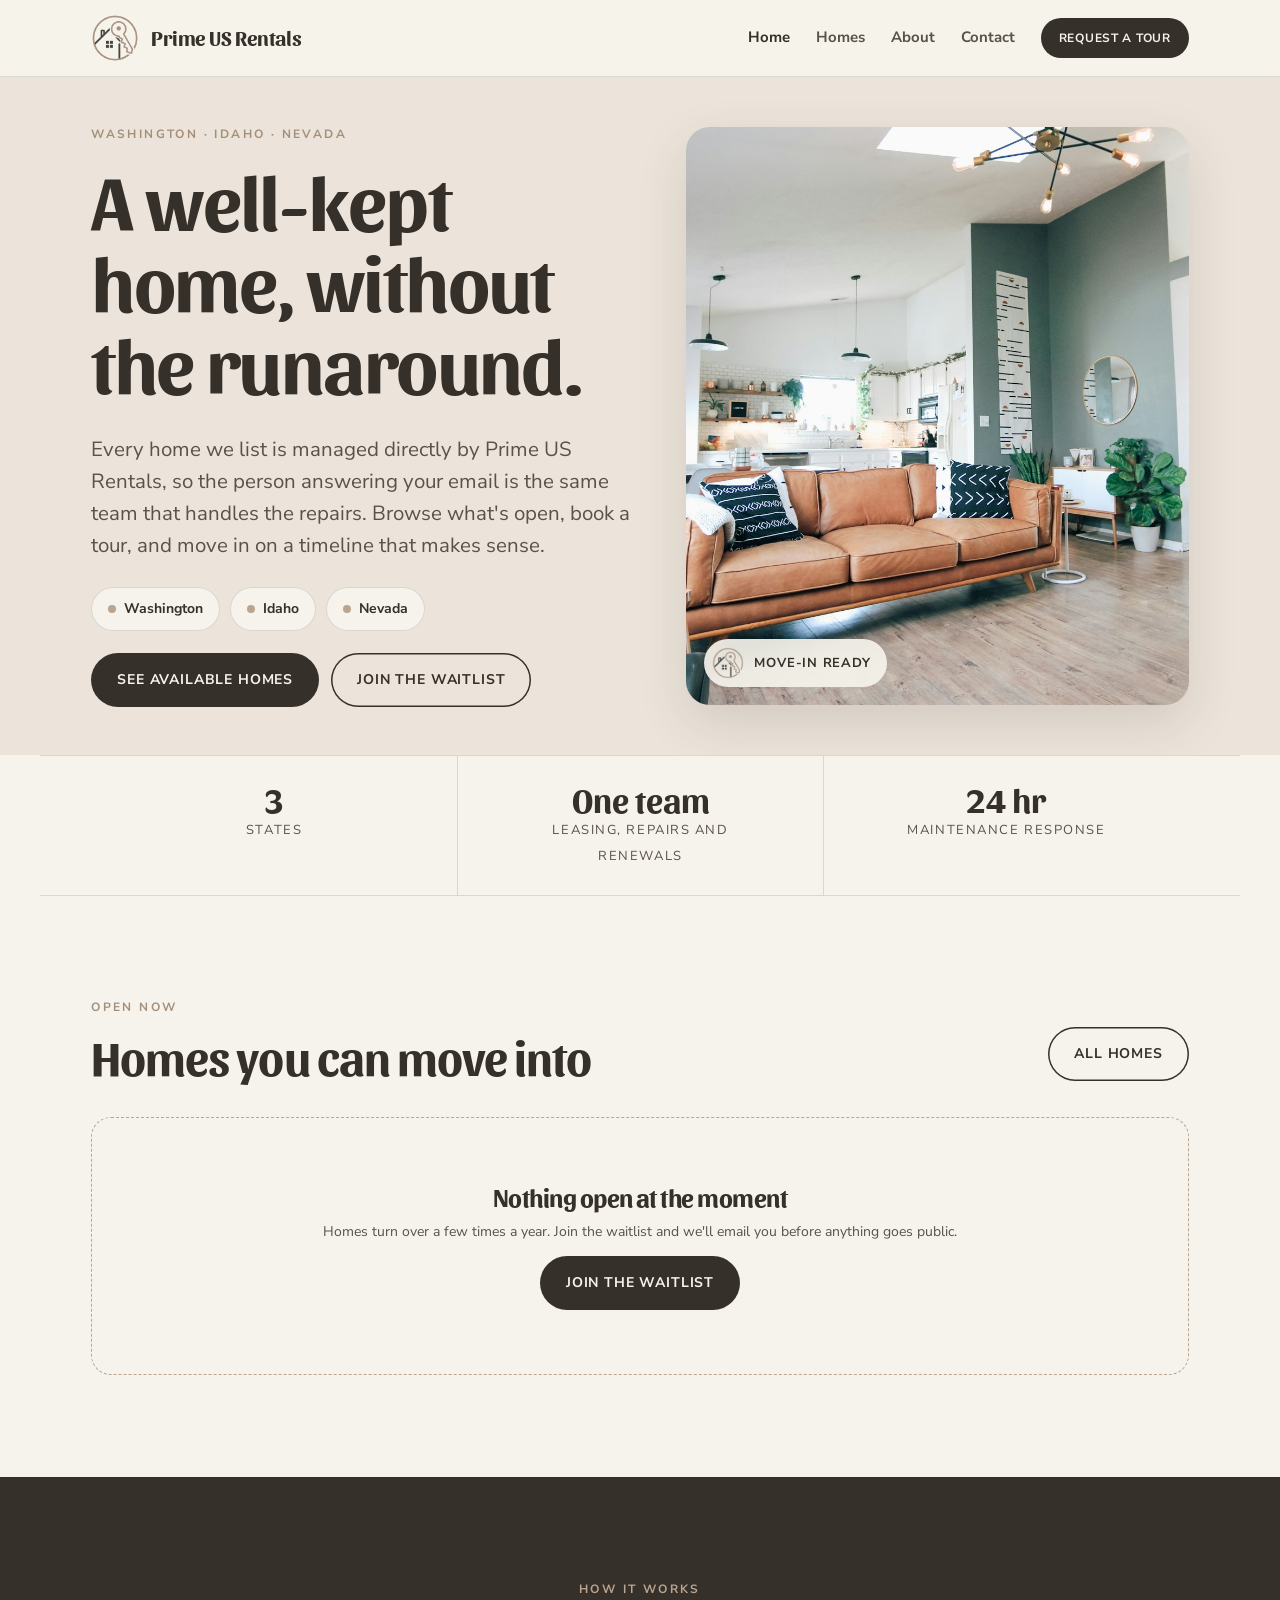
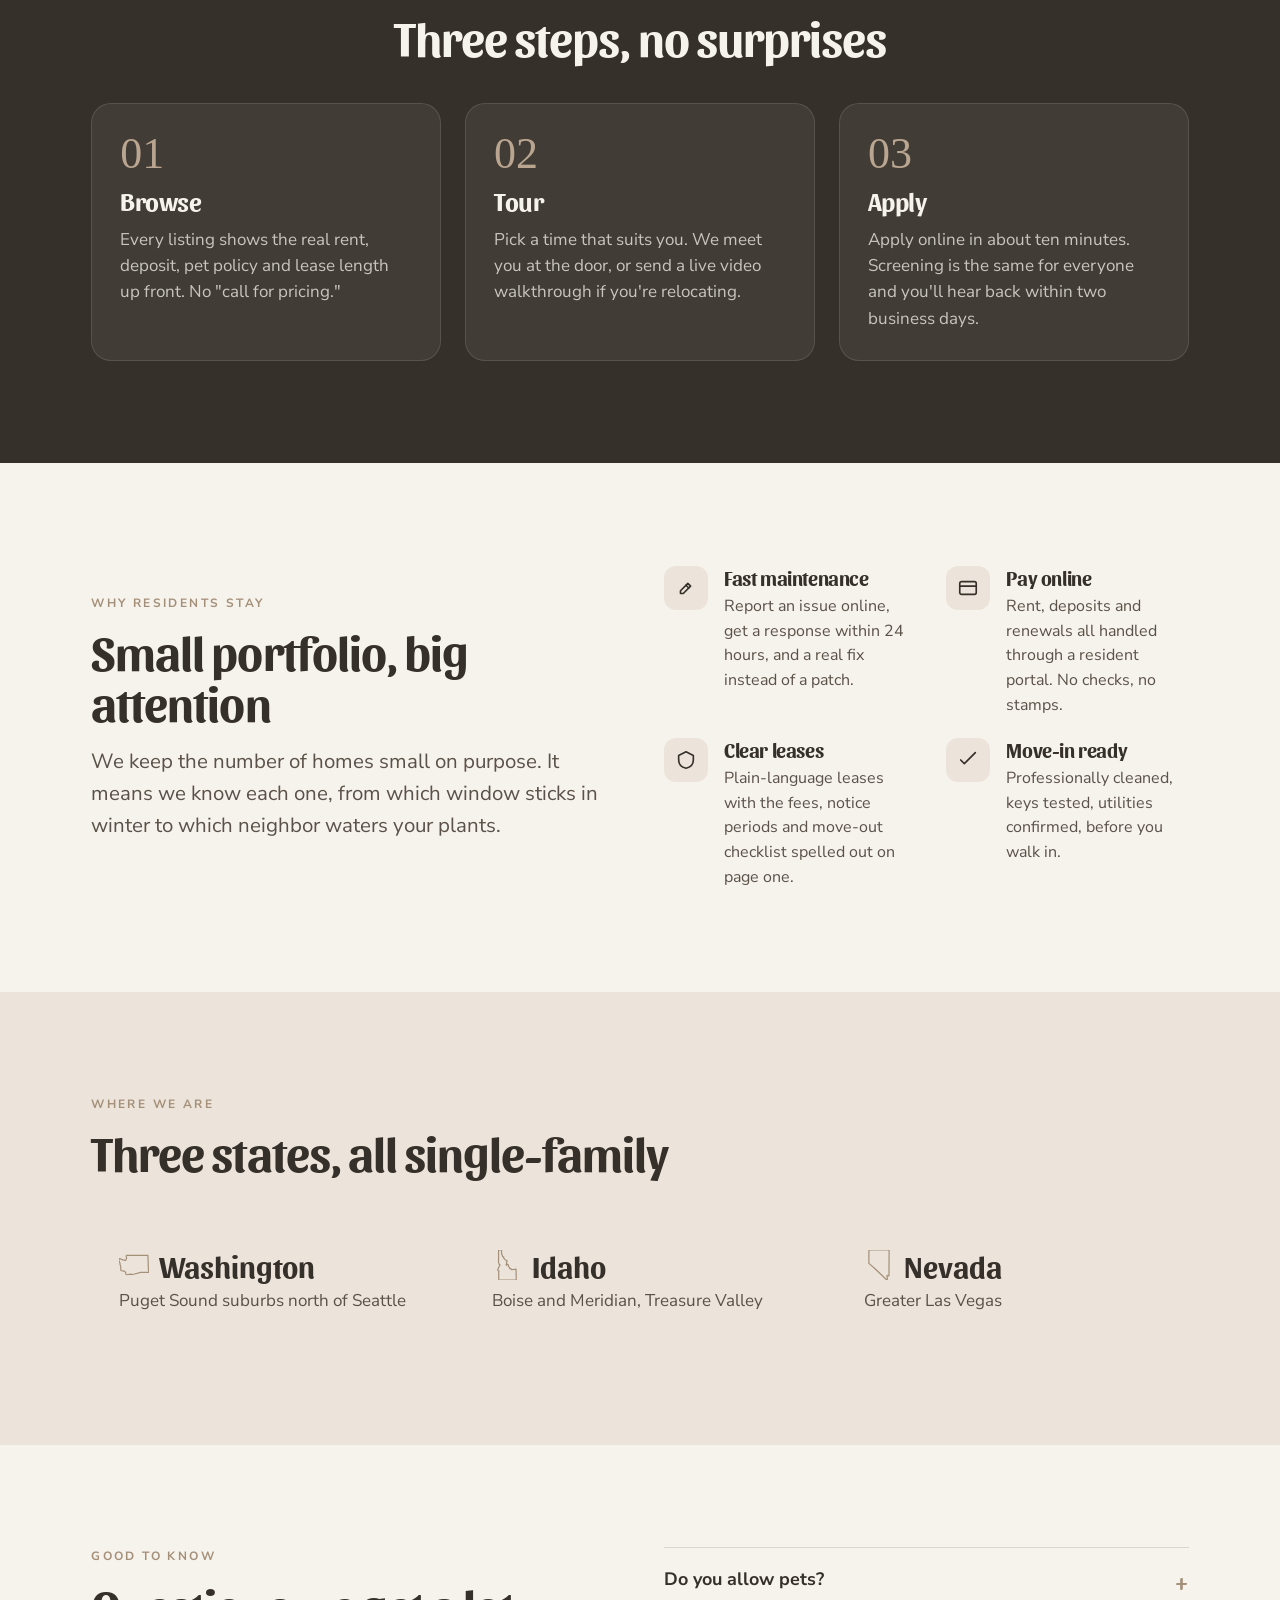
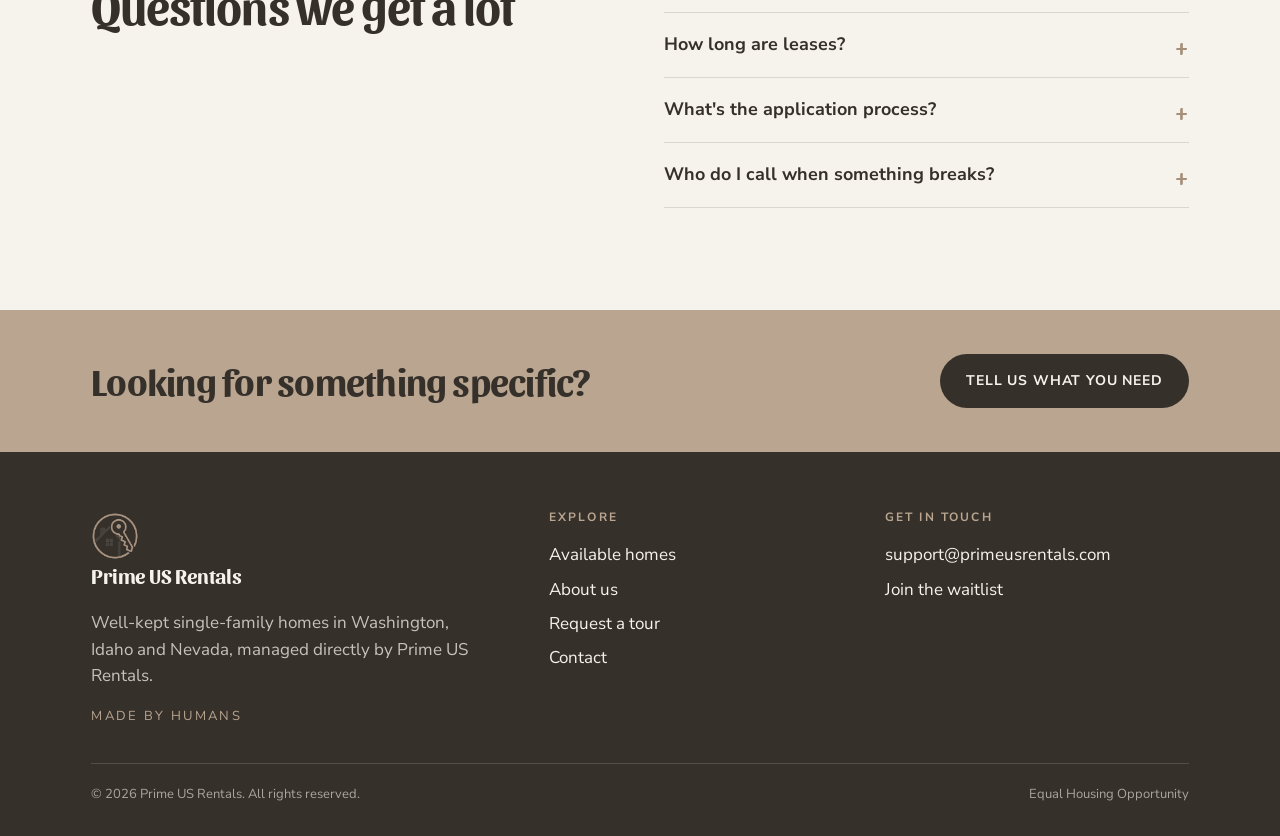
==== commit a604efa2: "Host the hero photos in the repo All four heroes pointed at an outside image host, which meant the p" ====
--- a/index.html
+++ b/index.html
@@ -49,8 +49,7 @@
       </div>
     </div>
     <div class="hero-photo">
-      <!-- Photo: Unsplash (free license). Swap for a photo of one of your homes: replace the src, keep alt. -->
-      <img src="https://images.unsplash.com/photo-1554995207-c18c203602cb?w=1400&q=80&auto=format&fit=crop" alt="Bright living room with a sofa, plants and framed art" width="1400" height="1050" loading="eager">
+      <img src="photos/hero-home.jpg" alt="Open-plan living room with a leather sofa, houseplants and a kitchen beyond" width="1600" height="1067" loading="eager">
       <span class="hero-badge"><img src="logo-mark-160.png" alt="" width="44" height="44">Move-in ready</span>
     </div>
   </div>
--- a/styles.css
+++ b/styles.css
@@ -144,6 +144,8 @@
 
 /* Split */
 .split { display: grid; grid-template-columns: 1fr 1fr; gap: 48px; align-items: center; }
+/* Grid items default to min-width:auto, which lets wide scrollers (day strip, time row) stretch the column instead of scrolling. */
+.split > * { min-width: 0; }
 @media (max-width: 860px) { .split { grid-template-columns: 1fr; } }
 
 /* FAQ */
@@ -165,7 +167,7 @@
 .check { display: flex; align-items: center; gap: 10px; text-transform: none; letter-spacing: 0; font-size: 15px; font-weight: 400; color: var(--ink); }
 .check input { width: 18px; height: 18px; }
 .note { font-size: 14px; color: var(--ink-2); }
-.panel { background: #fff; border-radius: var(--r); padding: clamp(24px, 4vw, 40px); box-shadow: 0 2px 0 var(--line); }
+.panel { background: #fff; border-radius: var(--r); padding: clamp(24px, 4vw, 40px); box-shadow: 0 2px 0 var(--line); min-width: 0; }
 .inline-form { display: grid; grid-template-columns: 1fr auto; gap: 10px; max-width: 520px; }
 @media (max-width: 560px) { .inline-form { grid-template-columns: 1fr; } }
 
@@ -207,8 +209,15 @@
 .day small { font-size: 11px; letter-spacing: .1em; text-transform: uppercase; color: var(--ink-2); font-weight: 700; }
 .day[aria-pressed="true"] { background: var(--ink); color: var(--cream); border-color: var(--ink); }
 .day[aria-pressed="true"] small { color: var(--taupe); }
-.slots { display: grid; grid-template-columns: repeat(auto-fill, minmax(110px, 1fr)); gap: 10px; margin-bottom: 12px; }
+.slots-wrap { position: relative; margin-bottom: 12px; }
+.slots-wrap::after { content: ""; position: absolute; top: 0; bottom: 10px; right: 0; width: 56px; pointer-events: none; opacity: 0; transition: opacity .15s; background: linear-gradient(to right, rgba(255,255,255,0), #fff); }
+.slots-wrap.has-more::after { opacity: 1; }
+.slots { display: flex; gap: 10px; overflow-x: auto; overscroll-behavior-x: contain; scroll-snap-type: x proximity; padding: 2px 2px 8px; scrollbar-width: thin; scrollbar-color: var(--taupe) transparent; }
+.slots::-webkit-scrollbar { height: 8px; }
+.slots::-webkit-scrollbar-track { background: transparent; }
+.slots::-webkit-scrollbar-thumb { background: var(--taupe); border-radius: 999px; }
+.slots::-webkit-scrollbar-thumb:hover { background: var(--taupe-2); }
+.slot { flex: none; min-width: 104px; white-space: nowrap; scroll-snap-align: start; }
 .slot { font: inherit; font-size: 15px; font-weight: 700; padding: 12px 10px; border-radius: 12px; border: 1.5px solid var(--ink); background: transparent; color: var(--ink); cursor: pointer; transition: background .15s, color .15s; }
 .slot:hover { background: var(--ink); color: var(--cream); }
-.more { margin-bottom: 8px; }
-.more label { text-transform: none; letter-spacing: 0; font-size: 14px; }
+
